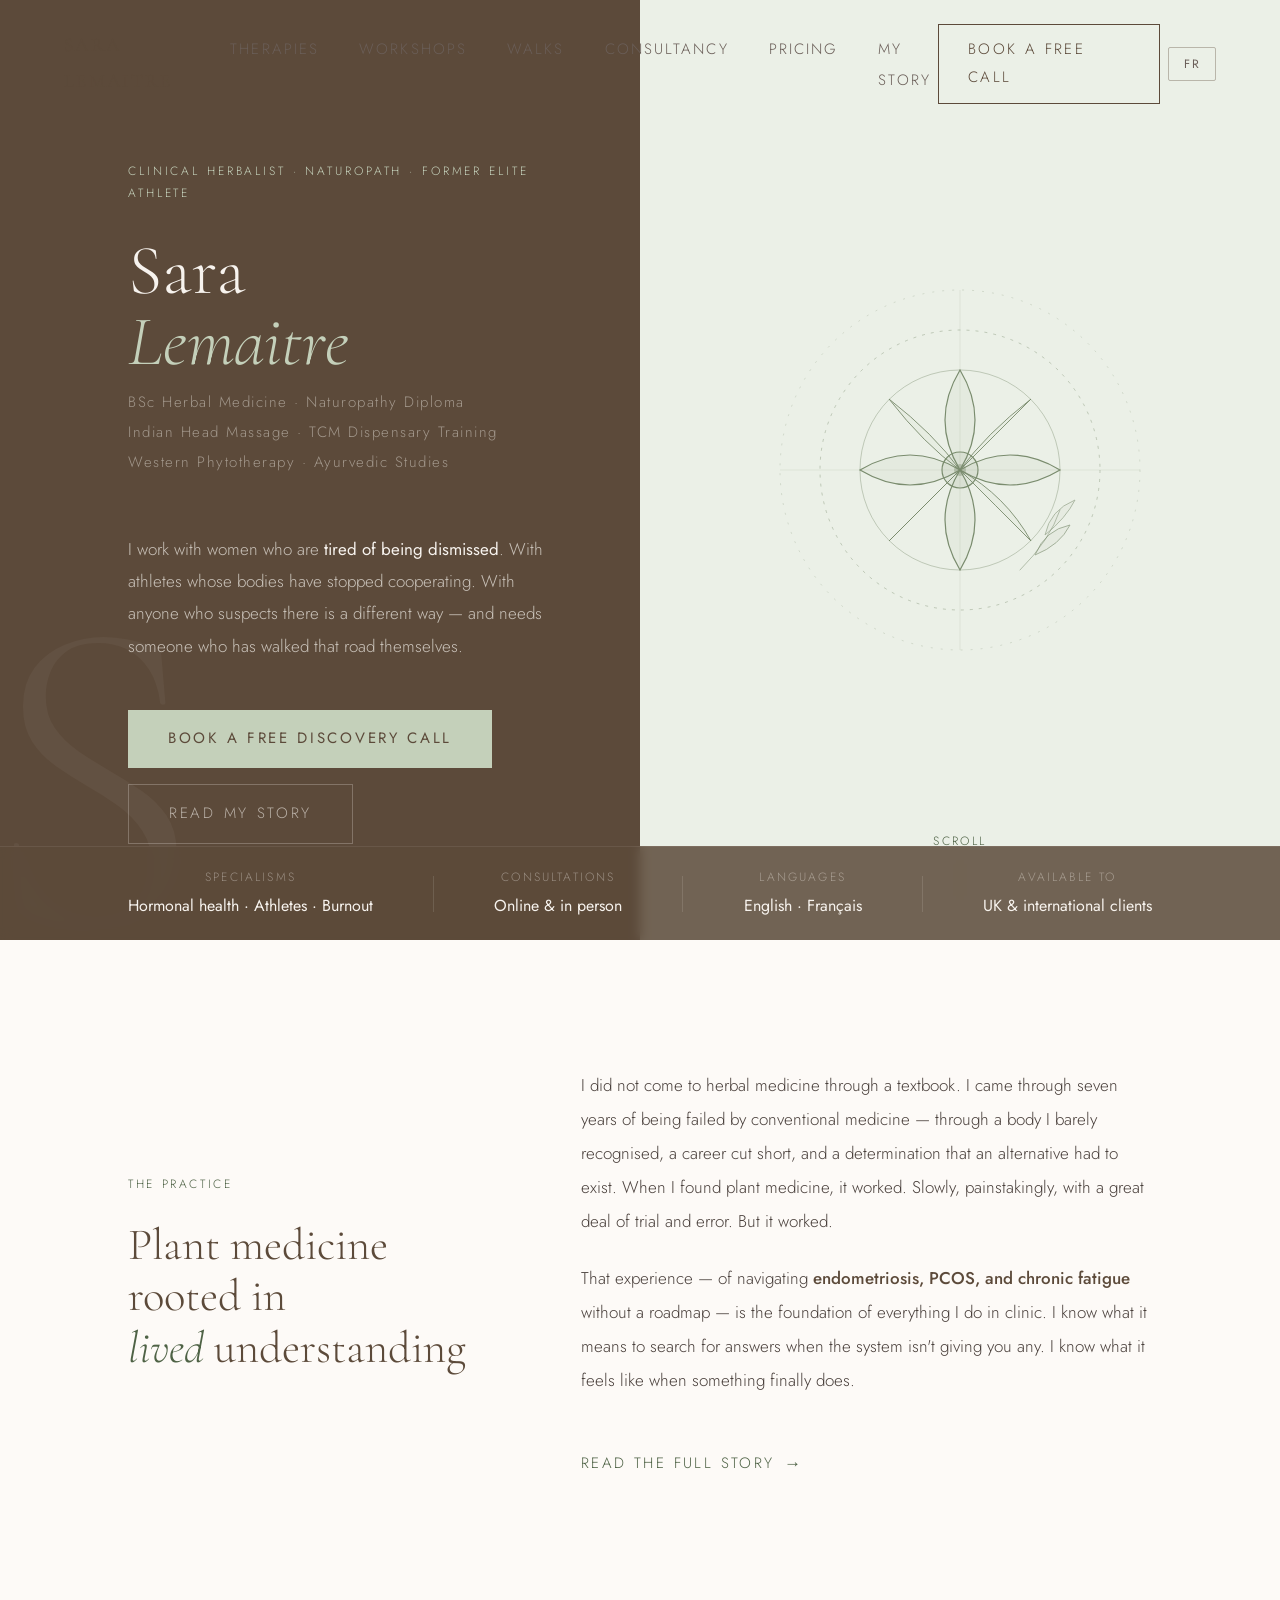
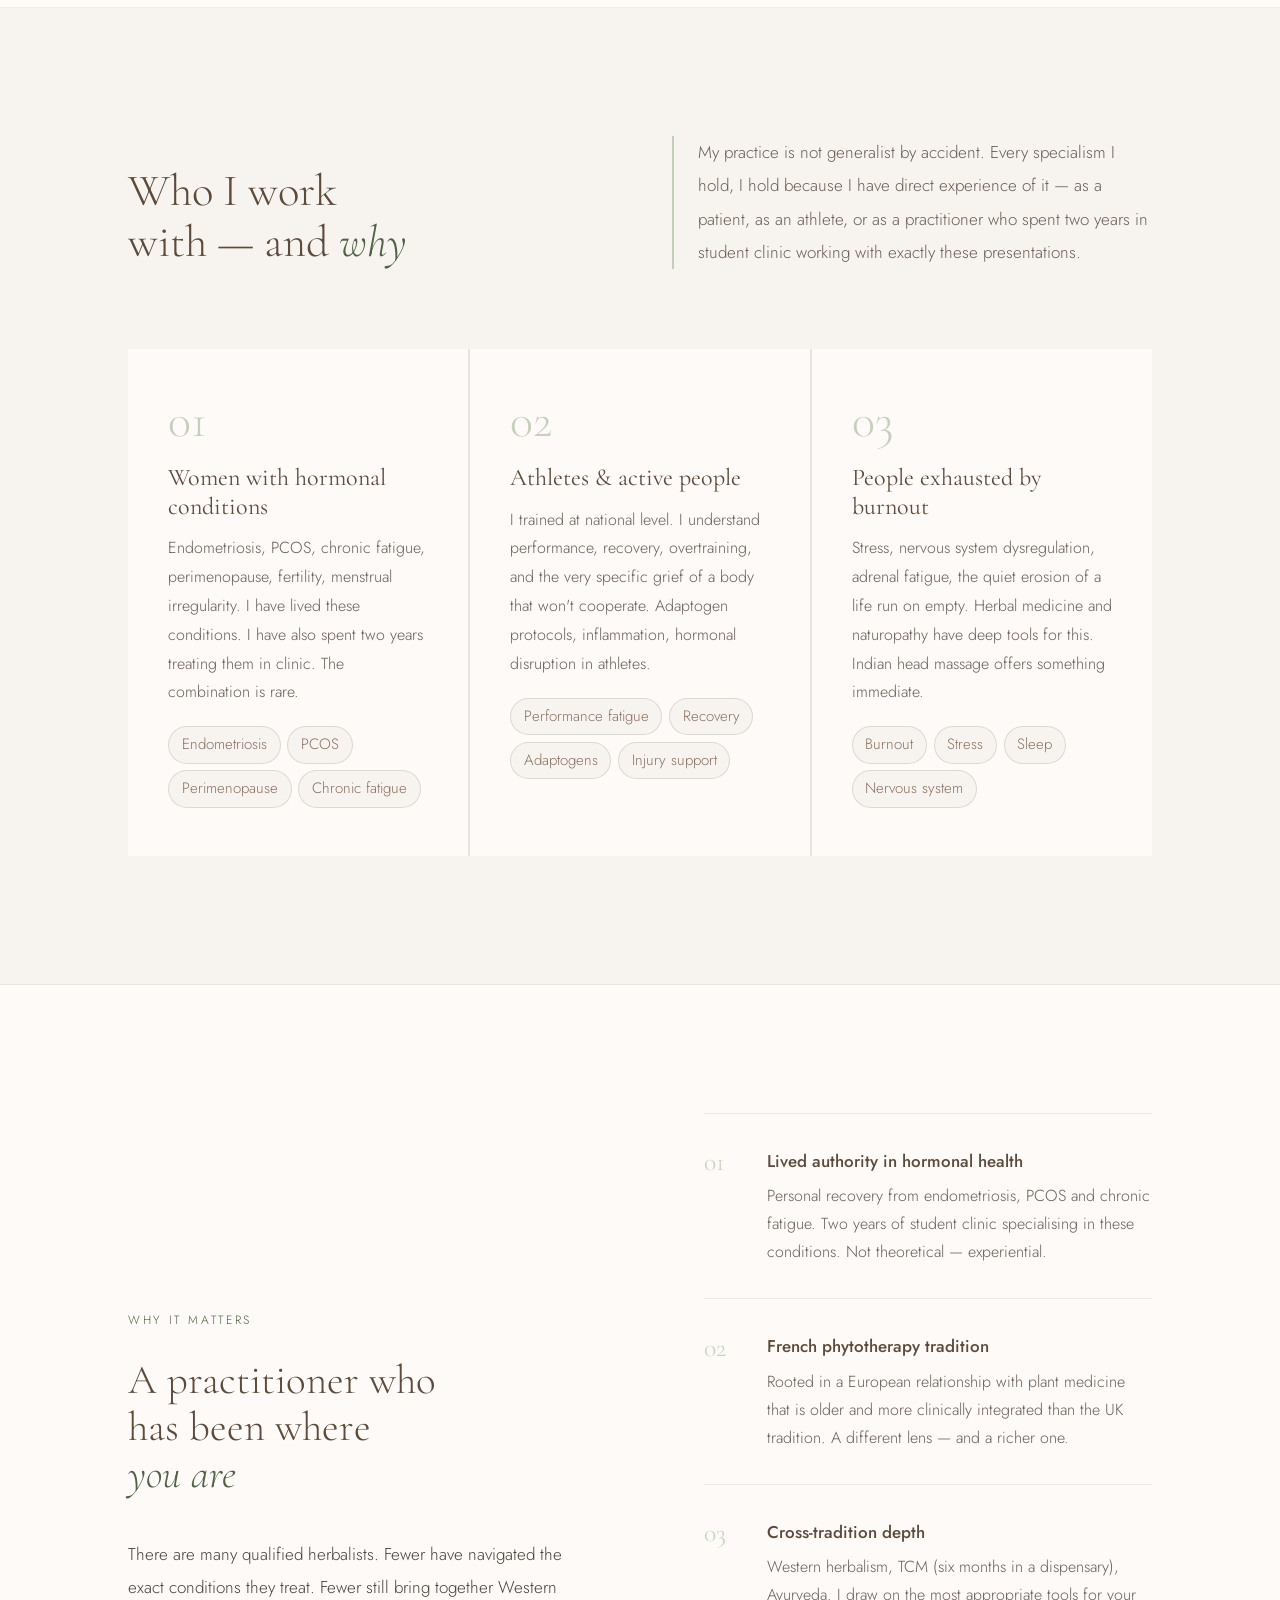
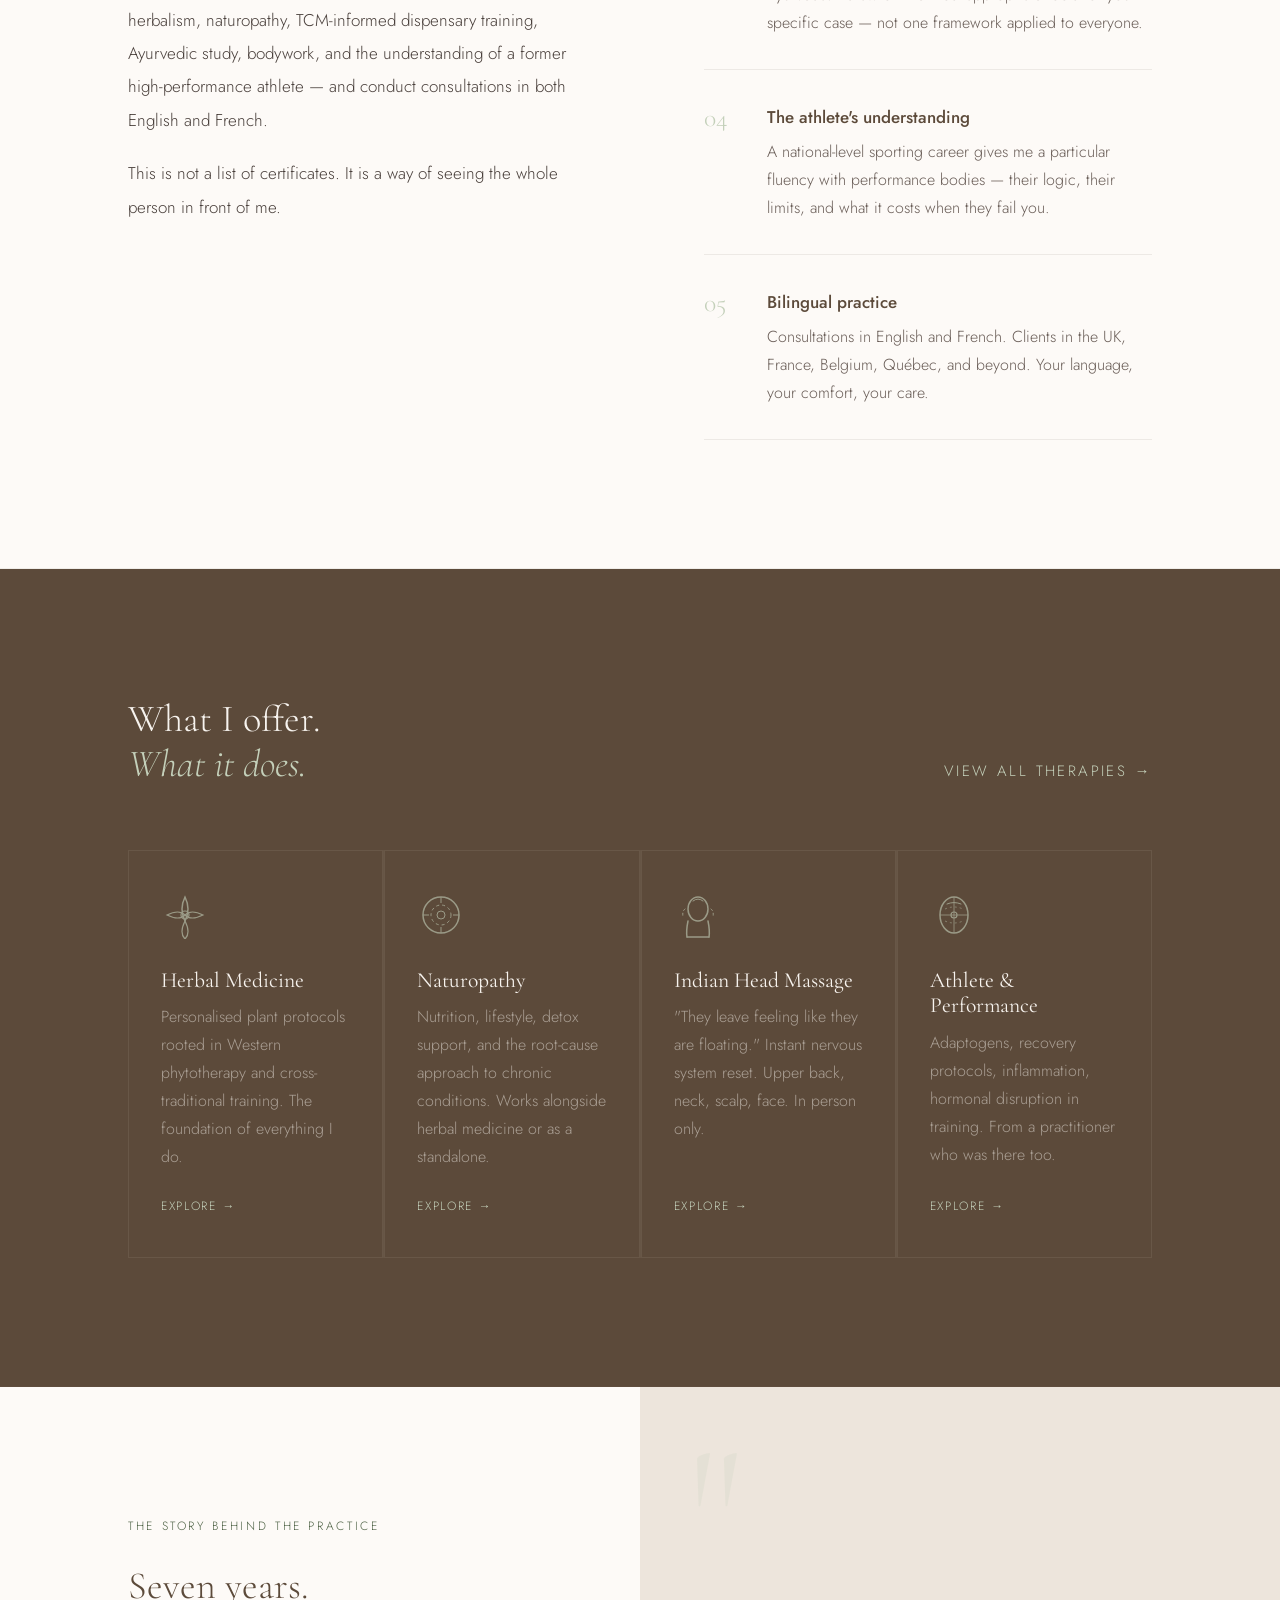
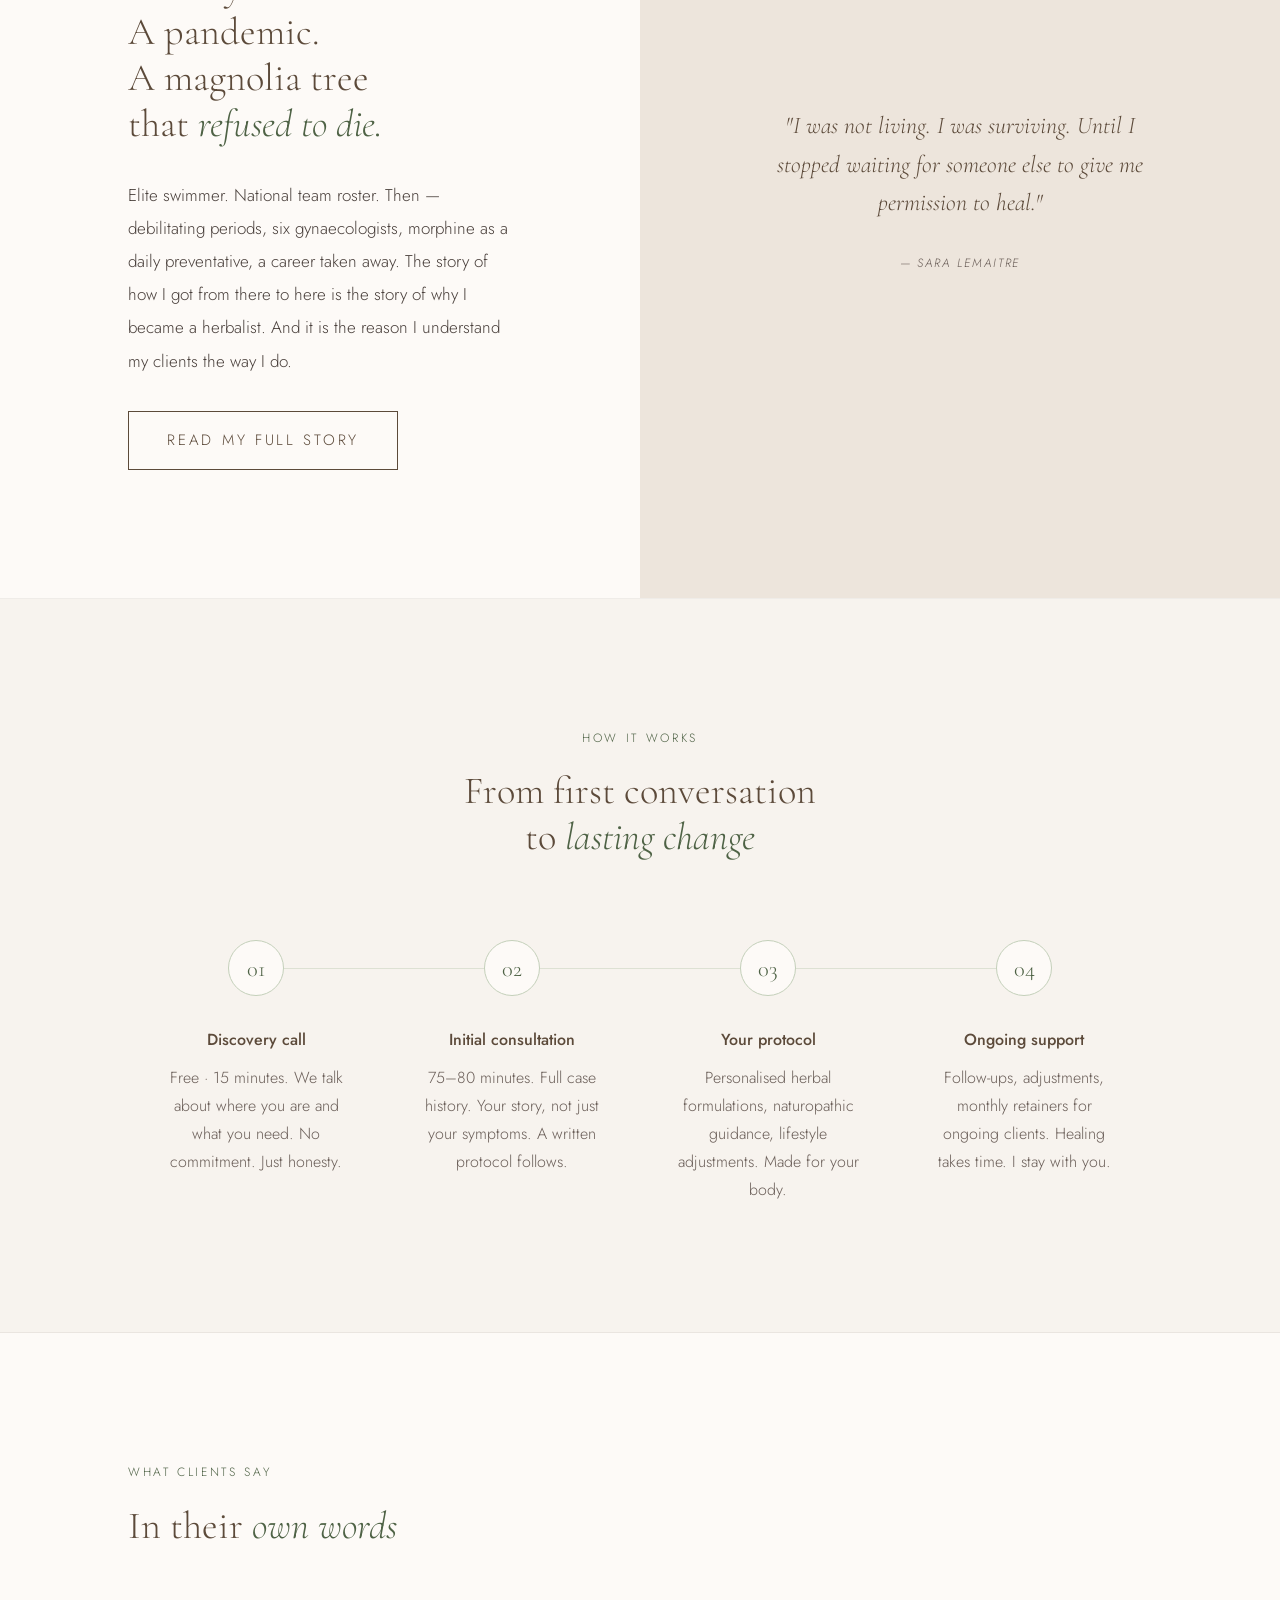
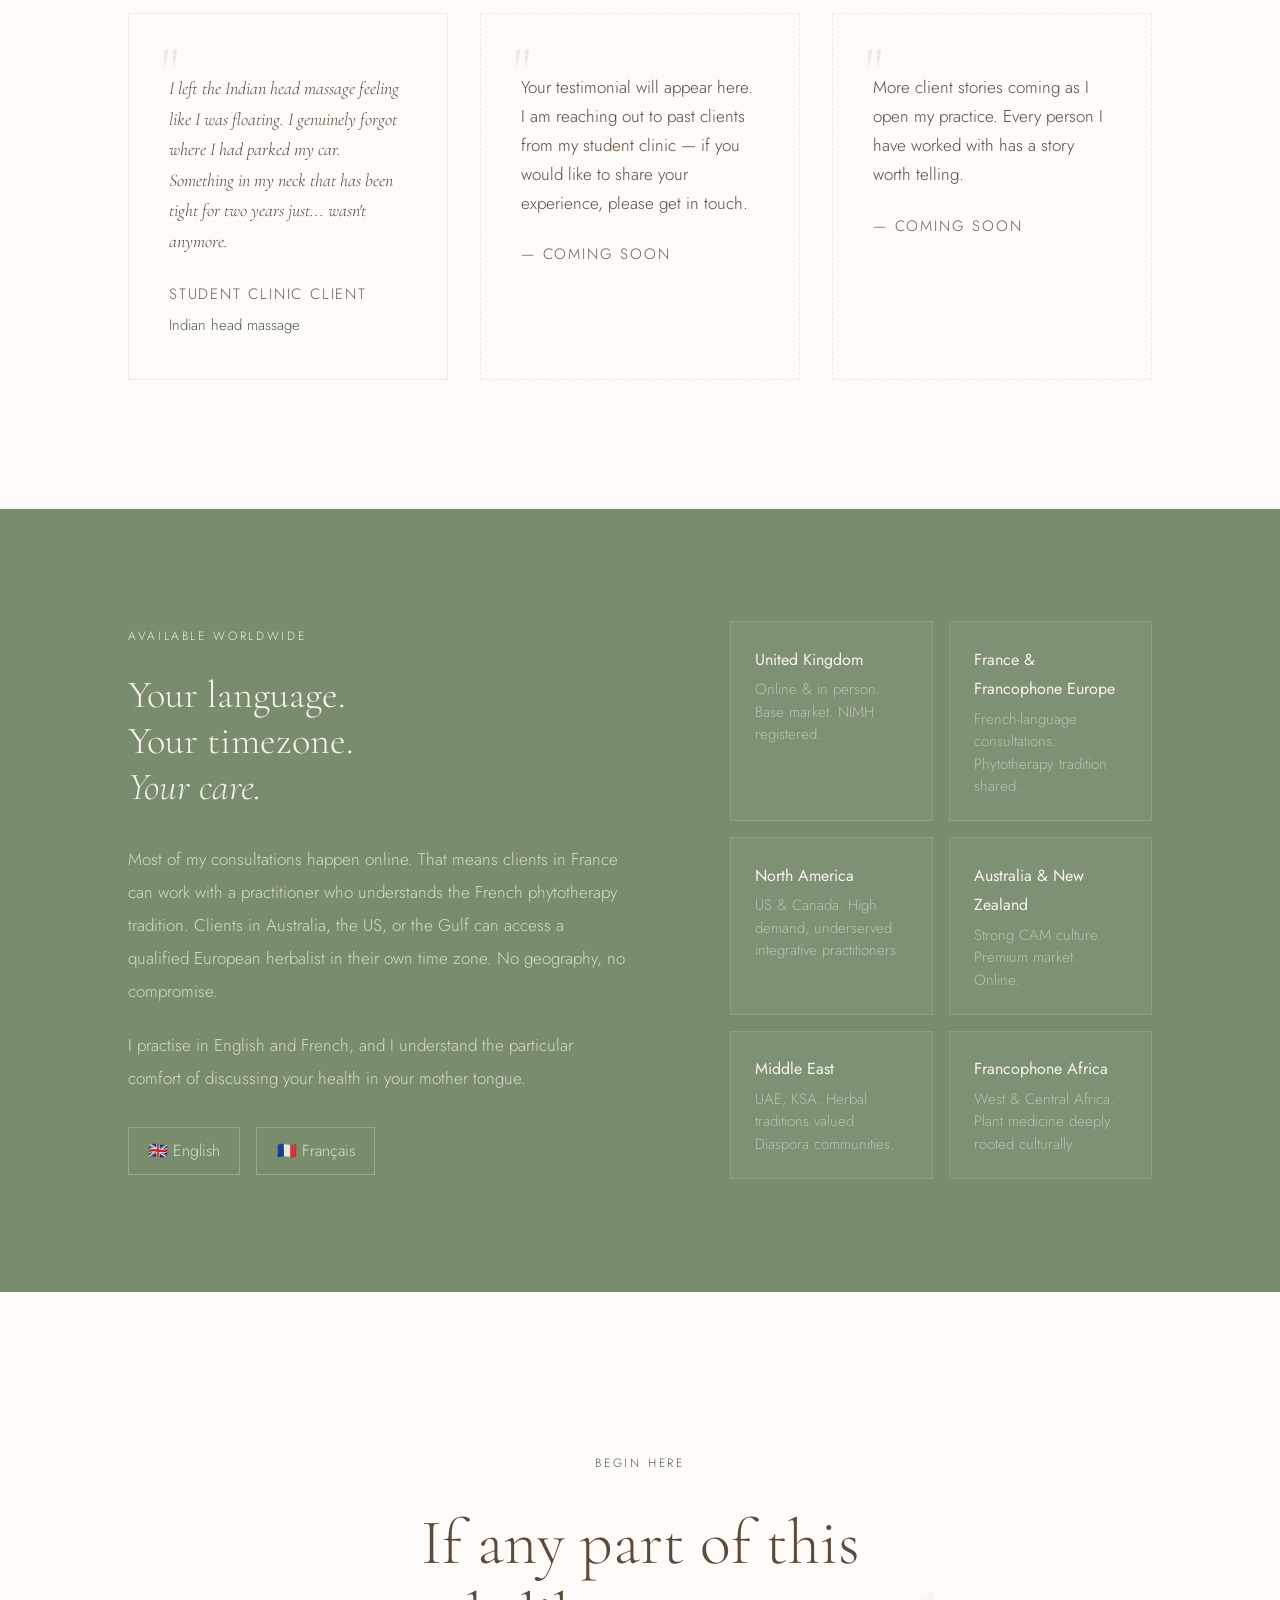
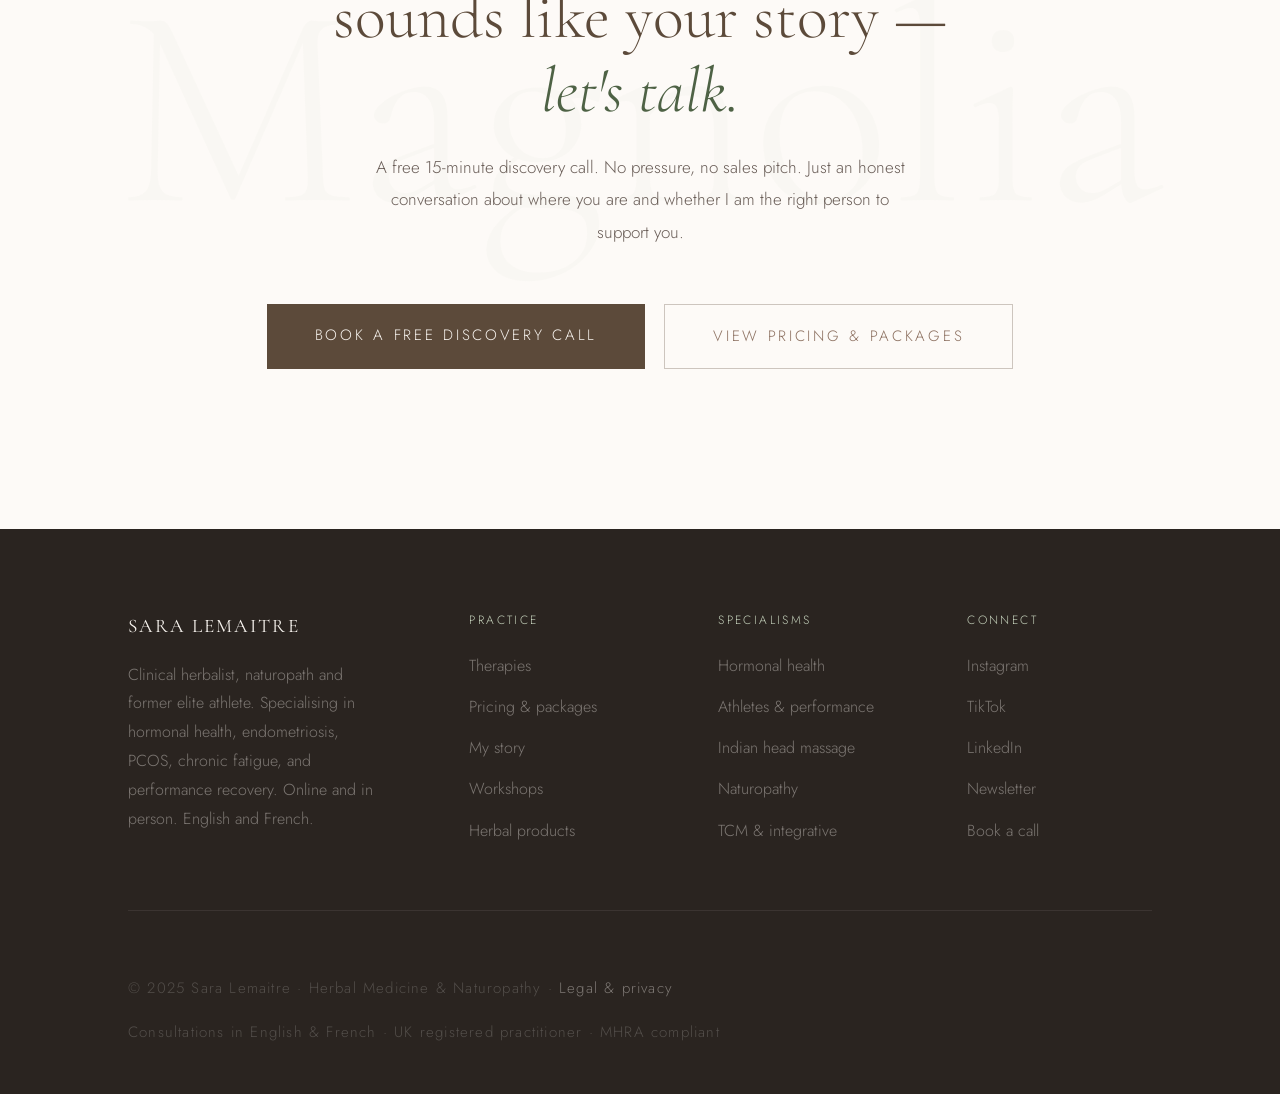
==== index.html @ 62eb98f5 "Add files via upload" ====
<!DOCTYPE html>
<html lang="en">
<head>
<meta charset="UTF-8">
<meta name="viewport" content="width=device-width, initial-scale=1.0">
<title>Sara Lemaitre | Clinical Herbalist & Naturopath | Hormonal Health, Endometriosis, PCOS</title>
  <!-- SEO & AI visibility -->
  <meta name="description" content="Clinical herbalist and naturopath specialising in endometriosis, PCOS and chronic fatigue. Former elite athlete. Online consultations in English and French, UK and international.">
  <meta name="robots" content="index, follow, max-snippet:-1, max-image-preview:large, max-video-preview:-1">
  <meta name="author" content="Sara Lemaitre">
  <meta name="geo.region" content="GB">
  <!-- Open Graph -->
  <meta property="og:type" content="website">
  <meta property="og:title" content="Sara Lemaitre | Clinical Herbalist & Naturopath | Hormonal Health, Endometriosis, PCOS">
  <meta property="og:description" content="Clinical herbalist and naturopath specialising in endometriosis, PCOS and chronic fatigue. Former elite athlete. Online consultations in English and French, UK and international.">
  <meta property="og:url" content="https://www.saralemaitre.com">
  <meta property="og:site_name" content="Sara Lemaitre Herbal Medicine & Naturopathy">
  <meta property="og:image" content="https://www.saralemaitre.com/images/og-home.jpg">
  <meta property="og:image:width" content="1200">
  <meta property="og:image:height" content="630">
  <meta property="og:locale" content="en_GB">
  <meta property="og:locale:alternate" content="fr_FR">
  <!-- Twitter Card -->
  <meta name="twitter:card" content="summary_large_image">
  <meta name="twitter:title" content="Sara Lemaitre | Clinical Herbalist & Naturopath | Hormonal Health, Endometriosis, PCOS">
  <meta name="twitter:description" content="Clinical herbalist and naturopath specialising in endometriosis, PCOS and chronic fatigue. Former elite athlete. Online consultations in English and French, UK and international.">
  <meta name="twitter:image" content="https://www.saralemaitre.com/images/og-home.jpg">
  <!-- Canonical & hreflang -->
  <link rel="canonical" href="https://www.saralemaitre.com">
  <link rel="alternate" hreflang="en-gb" href="https://www.saralemaitre.com">
  <link rel="alternate" hreflang="fr" href="https://www.saralemaitre.com">
  <link rel="alternate" hreflang="x-default" href="https://www.saralemaitre.com">
  <!-- Schema.org structured data for AI & search engines -->
  <script type="application/ld+json">
  {
  "@context": "https://schema.org",
  "@graph": [
    {
      "@type": "Person",
      "@id": "https://www.saralemaitre.com/#sara",
      "name": "Sara Lemaitre",
      "givenName": "Sara",
      "familyName": "Lemaitre",
      "jobTitle": "Clinical Herbalist and Naturopath",
      "description": "Clinical herbalist, naturopath, and former elite artistic swimmer specialising in hormonal health, endometriosis, PCOS, chronic fatigue, and athlete performance. Consultations in English and French.",
      "url": "https://www.saralemaitre.com",
      "sameAs": [],
      "knowsLanguage": ["en-GB", "fr-FR"],
      "nationality": {"@type": "Country", "name": "France"},
      "hasCredential": [
        {"@type": "EducationalOccupationalCredential", "credentialCategory": "degree", "name": "BSc Herbal Medicine (EHTPA accredited)"},
        {"@type": "EducationalOccupationalCredential", "credentialCategory": "diploma", "name": "Naturopathy Diploma"},
        {"@type": "EducationalOccupationalCredential", "credentialCategory": "diploma", "name": "Indian Head Massage Diploma"},
        {"@type": "EducationalOccupationalCredential", "credentialCategory": "training", "name": "TCM Dispensary Externship, 6 months"}
      ],
      "alumniOf": {"@type": "Organization", "name": "College of Naturopathic Medicine"}
    },
    {
      "@type": ["MedicalBusiness", "HealthAndBeautyBusiness"],
      "@id": "https://www.saralemaitre.com/#practice",
      "name": "Sara Lemaitre Herbal Medicine & Naturopathy",
      "url": "https://www.saralemaitre.com",
      "founder": {"@id": "https://www.saralemaitre.com/#sara"},
      "description": "Clinical herbal medicine consultations, naturopathy and complementary therapies specialising in hormonal health, endometriosis, PCOS, chronic fatigue and athlete performance.",
      "priceRange": "££",
      "currenciesAccepted": "GBP",
      "areaServed": ["United Kingdom","France","Belgium","Switzerland","Canada","Australia","United States"],
      "availableLanguage": [
        {"@type": "Language", "name": "English", "alternateName": "en"},
        {"@type": "Language", "name": "French", "alternateName": "fr"}
      ],
      "medicalSpecialty": ["Women's Health","Hormonal Health","Naturopathic Medicine","Herbal Medicine"],
      "hasOfferCatalog": {
        "@type": "OfferCatalog",
        "name": "Herbal Medicine & Wellness Services",
        "itemListElement": [
          {"@type": "Offer", "itemOffered": {"@type": "Service", "name": "Initial Herbal Medicine Consultation", "description": "75-80 minute personalised consultation. Full case history, written herbal protocol, naturopathic guidance."}, "price": "140", "priceCurrency": "GBP"},
          {"@type": "Offer", "itemOffered": {"@type": "Service", "name": "Hormonal Reset Programme", "description": "3-session programme for endometriosis, PCOS, perimenopause and chronic fatigue."}, "price": "360", "priceCurrency": "GBP"},
          {"@type": "Offer", "itemOffered": {"@type": "Service", "name": "Indian Head Massage", "description": "60-minute Ayurvedic head massage. Stress, tension, nervous system reset. In person."}, "price": "100", "priceCurrency": "GBP"},
          {"@type": "Offer", "itemOffered": {"@type": "Service", "name": "Free Discovery Call", "description": "Free 15-minute introductory call. No commitment."}, "price": "0", "priceCurrency": "GBP"}
        ]
      }
    }
  ]
}
  </script>
  <script type="application/ld+json">
  {"@context":"https://schema.org","@type":"WebSite","name":"Sara Lemaitre Herbal Medicine & Naturopathy","url":"https://www.saralemaitre.com","description":"Clinical herbalist and naturopath. Hormonal health, endometriosis, PCOS, chronic fatigue and athlete performance. Online and in person in English and French."}
  </script>
  <script type="application/ld+json">
  {
  "@context": "https://schema.org",
  "@type": "FAQPage",
  "mainEntity": [
    {
      "@type": "Question",
      "name": "What does a herbal medicine consultation involve?",
      "acceptedAnswer": {"@type": "Answer", "text": "A 75-80 minute session covering your full health history, lifestyle, diet and symptoms. A personalised written herbal protocol with naturopathic guidance is sent within 48 hours."}
    },
    {
      "@type": "Question",
      "name": "Can herbal medicine help with endometriosis and PCOS?",
      "acceptedAnswer": {"@type": "Answer", "text": "Herbal medicine can support hormonal balance, reduce inflammation and help manage symptoms of endometriosis and PCOS. Sara has personal recovery experience from both conditions and two years of clinical casework. Results vary individually and herbal medicine works alongside, not instead of, medical care."}
    },
    {
      "@type": "Question",
      "name": "Do you offer online consultations?",
      "acceptedAnswer": {"@type": "Answer", "text": "Yes. Most consultations take place online, accessible to clients in the UK, France, Australia, the US, Canada, the Middle East and beyond. Consultations are in English and French."}
    },
    {
      "@type": "Question",
      "name": "How much does a herbal medicine consultation cost?",
      "acceptedAnswer": {"@type": "Answer", "text": "Initial consultations are £140 for 75-80 minutes. Follow-up sessions are £75 for 40 minutes. A free 15-minute discovery call is available with no commitment required."}
    },
    {
      "@type": "Question",
      "name": "Is herbal medicine safe alongside prescription medication?",
      "acceptedAnswer": {"@type": "Answer", "text": "In most cases yes. A thorough herb-drug interaction check is part of every initial consultation. You should always inform your prescribing doctor that you are using herbal medicine."}
    },
    {
      "@type": "Question",
      "name": "Do you speak French?",
      "acceptedAnswer": {"@type": "Answer", "text": "Yes. Sara is French and consultations are available in both English and French. She serves Francophone clients in France, Belgium, Switzerland, Québec and Francophone Africa."}
    },
    {
      "@type": "Question",
      "name": "What is the difference between herbal medicine and naturopathy?",
      "acceptedAnswer": {"@type": "Answer", "text": "Herbal medicine uses plant-based remedies to support health. Naturopathy addresses the root causes of illness through lifestyle, nutrition, detox support and holistic protocols. Sara combines both in her consultations."}
    }
  ]
}
  </script>
  <link rel="preconnect" href="https://fonts.googleapis.com">
<link rel="preconnect" href="https://fonts.gstatic.com" crossorigin>
<link href="https://fonts.googleapis.com/css2?family=Cormorant+Garamond:ital,wght@0,300;0,400;0,500;1,300;1,400&family=Jost:wght@300;400;500&display=swap" rel="stylesheet">
<style>
  :root {
    --cream: #F7F3EE;
    --warm-white: #FDFAF7;
    --sage: #7A8C6E;
    --sage-text: #4E6245;
    --sage-light: #C4D0BA;
    --sage-pale: #EBF0E7;
    --bark: #5C4A3A;
    --bark-light: #8C7060;
    --bark-pale: #EDE5DC;
    --charcoal: #2A2420;
    --muted: #6A5E58;
    --gold: #C4A25A;
    --gold-pale: #F5EDD6;
    --plum-pale: #F0EAF0;
    --amber-pale: #FBF0E3;
  }
  *, *::before, *::after { box-sizing: border-box; margin: 0; padding: 0; }
  html { scroll-behavior: smooth; }
  body {
    background: var(--warm-white);
    color: var(--charcoal);
    font-family: 'Jost', sans-serif;
    font-size: 1.0625rem;
    font-weight: 300;
    line-height: 1.85;
    overflow-x: hidden;
  }

  /* ── NAV ── */
  nav {
    position: fixed; top: 0; left: 0; right: 0; z-index: 100;
    padding: 1.5rem 4rem;
    display: flex; justify-content: space-between; align-items: center;
    background: rgba(253,250,247,0); /* starts transparent over hero */
    backdrop-filter: blur(0px);
    border-bottom: 1px solid transparent;
    transition: background .4s, backdrop-filter .4s, border-color .4s;
  }
  nav.scrolled {
    background: rgba(253,250,247,0.93);
    backdrop-filter: blur(10px);
    border-bottom-color: rgba(122,108,100,0.1);
  }
  .nav-logo {
    font-family: 'Cormorant Garamond', serif;
    font-size: 1.2rem; font-weight: 400;
    letter-spacing: .12em; text-transform: uppercase;
    color: var(--bark); text-decoration: none;
  }
  .nav-links { display: flex; gap: 2.5rem; list-style: none; }
  .nav-links a {
    font-size: .9375rem; letter-spacing: .14em; text-transform: uppercase;
    color: var(--muted); text-decoration: none; transition: color .2s;
  }
  .nav-links a:hover { color: var(--bark); }
  .nav-book {
    font-size: .9375rem; letter-spacing: .16em; text-transform: uppercase;
    padding: .7rem 1.8rem;
    border: 1px solid var(--bark);
    color: var(--bark); text-decoration: none;
    transition: all .22s;
  }
  .nav-book:hover { background: var(--bark); color: var(--warm-white); }

  /* ── HERO ── */
  .hero {
    min-height: 100vh;
    display: grid;
    grid-template-columns: 1fr 1fr;
    position: relative;
  }
  .hero-left {
    background: var(--bark);
    display: flex; flex-direction: column; justify-content: flex-end;
    padding: 10rem 5rem 6rem 8rem;
    position: relative; overflow: hidden;
  }
  /* large decorative letter behind hero text */
  .hero-left::before {
    content: 'S';
    position: absolute; bottom: -4rem; left: -1rem;
    font-family: 'Cormorant Garamond', serif;
    font-size: 28rem; font-weight: 300; line-height: 1;
    color: rgba(247,243,238,0.04);
    pointer-events: none;
  }
  .hero-eyebrow {
    font-size: .75rem; letter-spacing: .24em; text-transform: uppercase;
    color: var(--sage-light); margin-bottom: 2rem;
    opacity: 0; animation: fadeUp .8s .1s forwards;
  }
  .hero-name {
    font-family: 'Cormorant Garamond', serif;
    font-size: clamp(3.2rem, 5.5vw, 5rem);
    font-weight: 300; line-height: 1.0;
    color: var(--cream); margin-bottom: .6rem;
    opacity: 0; animation: fadeUp .8s .25s forwards;
  }
  .hero-name em { font-style: italic; color: var(--sage-light); }
  .hero-credentials {
    font-size: .9375rem; letter-spacing: .1em;
    color: rgba(247,243,238,.45); margin-bottom: 3.5rem;
    opacity: 0; animation: fadeUp .8s .4s forwards;
    line-height: 2;
  }
  .hero-desc {
    font-size: 1.0625rem; color: rgba(247,243,238,.7);
    line-height: 1.9; max-width: 440px; margin-bottom: 3rem;
    opacity: 0; animation: fadeUp .8s .5s forwards;
  }
  .hero-desc strong { color: var(--cream); font-weight: 400; }
  .hero-actions {
    display: flex; gap: 1rem; flex-wrap: wrap;
    opacity: 0; animation: fadeUp .8s .65s forwards;
  }
  .btn-primary {
    display: inline-block; padding: .95rem 2.5rem;
    background: var(--sage-light); color: var(--bark);
    text-decoration: none; font-size: .9375rem;
    letter-spacing: .18em; text-transform: uppercase;
    transition: all .22s; font-weight: 400;
  }
  .btn-primary:hover { background: var(--cream); }
  .btn-ghost {
    display: inline-block; padding: .95rem 2.5rem;
    border: 1px solid rgba(247,243,238,.25);
    color: rgba(247,243,238,.6);
    text-decoration: none; font-size: .9375rem;
    letter-spacing: .18em; text-transform: uppercase;
    transition: all .22s;
  }
  .btn-ghost:hover { border-color: var(--sage-light); color: var(--sage-light); }

  .hero-right {
    background: var(--sage-pale);
    position: relative; overflow: hidden;
    display: flex; flex-direction: column; justify-content: center; align-items: center;
    opacity: 0; animation: fadeIn 1.4s .2s forwards;
  }
  /* botanical mandala */
  .hero-botanical {
    width: min(420px, 70%);
    height: min(420px, 70%);
    position: relative; z-index: 1;
  }
  /* scroll indicator */
  .scroll-hint {
    position: absolute; bottom: 2.5rem; left: 50%; transform: translateX(-50%);
    display: flex; flex-direction: column; align-items: center; gap: .5rem;
    opacity: 0; animation: fadeIn 1s 1.4s forwards;
  }
  .scroll-hint span {
    font-size: .75rem; letter-spacing: .2em; text-transform: uppercase; color: var(--sage-text);
  }
  .scroll-line {
    width: 1px; height: 40px; background: var(--sage-light);
    animation: scrollPulse 2s 1.6s infinite;
  }
  @keyframes scrollPulse {
    0%,100% { opacity: .3; transform: scaleY(1); }
    50% { opacity: 1; transform: scaleY(1.2); }
  }

  /* hero bottom bar */
  .hero-bar {
    position: absolute; bottom: 0; left: 0; right: 0;
    background: rgba(92,74,58,.85);
    backdrop-filter: blur(6px);
    display: flex; justify-content: space-between; align-items: center;
    padding: 1.2rem 8rem;
    border-top: 1px solid rgba(247,243,238,.08);
    opacity: 0; animation: fadeIn .8s 1s forwards;
    z-index: 10;
  }
  .hero-bar-item {
    display: flex; flex-direction: column; gap: .2rem;
    text-align: center;
  }
  .hero-bar-label {
    font-size: .75rem; letter-spacing: .18em; text-transform: uppercase;
    color: rgba(247,243,238,.4);
  }
  .hero-bar-value {
    font-size: 1rem; color: var(--cream); font-weight: 400;
  }
  .hero-bar-divider {
    width: 1px; height: 36px;
    background: rgba(247,243,238,.12);
  }

  /* ── INTRO STRIP ── */
  .intro-strip {
    padding: 8rem 8rem;
    display: grid; grid-template-columns: 1fr 1.6fr;
    gap: 6rem; align-items: center;
    border-bottom: 1px solid rgba(122,108,100,0.1);
  }
  .intro-strip-left {}
  .intro-strip-left .eyebrow {
    font-size: .75rem; letter-spacing: .22em; text-transform: uppercase;
    color: var(--sage-text); margin-bottom: 1.5rem;
  }
  .intro-strip-left h2 {
    font-family: 'Cormorant Garamond', serif;
    font-size: clamp(2.2rem, 3.5vw, 3.2rem);
    font-weight: 300; color: var(--bark);
    line-height: 1.15;
  }
  .intro-strip-left h2 em { font-style: italic; color: var(--sage-text); }
  .intro-strip-right p {
    font-size: 1.0625rem; color: #4A403C;
    line-height: 2; margin-bottom: 1.4rem;
  }
  .intro-strip-right p:last-child { margin-bottom: 0; }
  .intro-strip-right p strong { font-weight: 500; color: var(--bark); }
  .read-more {
    display: inline-flex; align-items: center; gap: .6rem;
    margin-top: 1.8rem;
    font-size: .9375rem; letter-spacing: .16em; text-transform: uppercase;
    color: var(--sage-text); text-decoration: none; transition: color .2s;
  }
  .read-more:hover { color: var(--bark); }
  .read-more::after {
    content: '→'; font-size: 1.0625rem; transition: transform .2s;
  }
  .read-more:hover::after { transform: translateX(4px); }

  /* ── WHO I HELP ── */
  .who-section {
    background: var(--cream);
    padding: 8rem;
    border-bottom: 1px solid rgba(122,108,100,0.1);
  }
  .who-header {
    display: grid; grid-template-columns: 1fr 1fr;
    gap: 4rem; margin-bottom: 5rem; align-items: end;
  }
  .who-header h2 {
    font-family: 'Cormorant Garamond', serif;
    font-size: clamp(2.2rem, 3.5vw, 3rem);
    font-weight: 300; color: var(--bark); line-height: 1.15;
  }
  .who-header h2 em { font-style: italic; color: var(--sage-text); }
  .who-header-desc {
    font-size: 1.0625rem; color: var(--muted);
    line-height: 1.95;
    border-left: 2px solid var(--sage-light);
    padding-left: 1.5rem;
  }
  .who-grid {
    display: grid; grid-template-columns: repeat(3, minmax(0,1fr)); gap: 1.5px;
    background: rgba(122,108,100,0.12);
  }
  .who-card {
    background: var(--warm-white);
    padding: 3rem 2.5rem;
    transition: background .22s;
    cursor: default;
  }
  .who-card:hover { background: var(--sage-pale); }
  .who-card-number {
    font-family: 'Cormorant Garamond', serif;
    font-size: 3rem; font-weight: 300; color: var(--sage-light);
    line-height: 1; margin-bottom: 1.2rem;
  }
  .who-card-title {
    font-family: 'Cormorant Garamond', serif;
    font-size: 1.5rem; font-weight: 400; color: var(--bark);
    margin-bottom: .8rem; line-height: 1.2;
  }
  .who-card-desc {
    font-size: 1rem; color: var(--muted);
    line-height: 1.8;
  }
  .who-card-tags {
    margin-top: 1.2rem; display: flex; flex-wrap: wrap; gap: .4rem;
  }
  .who-tag {
    font-size: .9375rem; padding: .25rem .8rem;
    background: var(--cream); color: var(--bark-light);
    border: 1px solid rgba(122,108,100,0.2);
    border-radius: 20px;
  }

  /* ── WHAT MAKES ME DIFFERENT ── */
  .different-section {
    padding: 8rem;
    display: grid; grid-template-columns: 1fr 1fr;
    gap: 8rem; align-items: center;
    border-bottom: 1px solid rgba(122,108,100,0.1);
  }
  .different-left .eyebrow {
    font-size: .75rem; letter-spacing: .22em; text-transform: uppercase;
    color: var(--sage-text); margin-bottom: 1.5rem;
  }
  .different-left h2 {
    font-family: 'Cormorant Garamond', serif;
    font-size: clamp(2.2rem, 3.2vw, 3rem);
    font-weight: 300; color: var(--bark); line-height: 1.15;
    margin-bottom: 2.5rem;
  }
  .different-left h2 em { font-style: italic; color: var(--sage-text); }
  .different-left p {
    font-size: 1.0625rem; color: #4A403C;
    line-height: 1.95; margin-bottom: 1.3rem;
  }
  .different-right {
    display: flex; flex-direction: column; gap: 0;
  }
  .diff-item {
    padding: 2rem 0;
    border-bottom: 1px solid rgba(122,108,100,0.12);
    display: grid; grid-template-columns: 44px 1fr; gap: 1.2rem;
    align-items: flex-start;
  }
  .diff-item:first-child { border-top: 1px solid rgba(122,108,100,0.12); }
  .diff-num {
    font-family: 'Cormorant Garamond', serif;
    font-size: 1.6rem; font-weight: 300; color: var(--sage-light);
    line-height: 1; padding-top: .2rem;
  }
  .diff-text-title {
    font-size: 1.0625rem; font-weight: 500; color: var(--bark);
    margin-bottom: .3rem;
  }
  .diff-text-body {
    font-size: 1rem; color: var(--muted); line-height: 1.75;
  }

  /* ── FEATURED THERAPIES ── */
  .therapies-section {
    background: var(--bark);
    padding: 8rem;
    border-bottom: 1px solid rgba(122,108,100,0.1);
  }
  .therapies-header {
    display: flex; justify-content: space-between; align-items: flex-end;
    margin-bottom: 4rem;
  }
  .therapies-header h2 {
    font-family: 'Cormorant Garamond', serif;
    font-size: clamp(2rem, 3vw, 2.8rem);
    font-weight: 300; color: var(--cream); line-height: 1.15;
  }
  .therapies-header h2 em { font-style: italic; color: var(--sage-light); }
  .therapies-header a {
    font-size: .9375rem; letter-spacing: .16em; text-transform: uppercase;
    color: var(--sage-light); text-decoration: none; transition: color .2s;
    white-space: nowrap;
  }
  .therapies-header a:hover { color: var(--cream); }
  .therapies-grid {
    display: grid; grid-template-columns: repeat(4, minmax(0,1fr)); gap: 1px;
    background: rgba(247,243,238,.06);
  }
  .therapy-card {
    background: var(--bark);
    padding: 2.5rem 2rem;
    border: 1px solid rgba(247,243,238,.07);
    text-decoration: none;
    transition: background .22s;
    display: flex; flex-direction: column;
  }
  .therapy-card:hover { background: rgba(247,243,238,.05); }
  .therapy-card-icon {
    width: 48px; height: 48px; margin-bottom: 1.8rem; opacity: .6;
  }
  .therapy-card-title {
    font-family: 'Cormorant Garamond', serif;
    font-size: 1.35rem; font-weight: 400; color: var(--cream);
    margin-bottom: .6rem; line-height: 1.2;
  }
  .therapy-card-desc {
    font-size: 1rem; color: rgba(247,243,238,.5);
    line-height: 1.75; flex: 1;
  }
  .therapy-card-link {
    margin-top: 1.5rem; font-size: .75rem; letter-spacing: .14em;
    text-transform: uppercase; color: var(--sage-light);
    display: flex; align-items: center; gap: .4rem;
    transition: gap .2s;
  }
  .therapy-card:hover .therapy-card-link { gap: .7rem; }

  /* ── STORY PULL ── */
  .story-pull {
    display: grid; grid-template-columns: 1fr 1fr;
    border-bottom: 1px solid rgba(122,108,100,0.1);
  }
  .story-pull-text {
    padding: 8rem;
    background: var(--warm-white);
    display: flex; flex-direction: column; justify-content: center;
  }
  .story-pull-text .eyebrow {
    font-size: .75rem; letter-spacing: .22em; text-transform: uppercase;
    color: var(--sage-text); margin-bottom: 1.5rem;
  }
  .story-pull-text h2 {
    font-family: 'Cormorant Garamond', serif;
    font-size: clamp(2rem, 3vw, 2.8rem);
    font-weight: 300; color: var(--bark); line-height: 1.2;
    margin-bottom: 2rem;
  }
  .story-pull-text h2 em { font-style: italic; color: var(--sage-text); }
  .story-pull-text p {
    font-size: 1.0625rem; color: #4A403C;
    line-height: 1.95; margin-bottom: 1.3rem; max-width: 480px;
  }
  .story-pull-text .btn-bark {
    display: inline-block; margin-top: .8rem;
    padding: .9rem 2.4rem;
    border: 1px solid var(--bark); color: var(--bark);
    text-decoration: none; font-size: .9375rem;
    letter-spacing: .18em; text-transform: uppercase;
    transition: all .22s; align-self: flex-start;
  }
  .story-pull-text .btn-bark:hover { background: var(--bark); color: var(--warm-white); }
  .story-pull-visual {
    background: var(--bark-pale);
    position: relative; overflow: hidden;
    display: flex; align-items: center; justify-content: center;
    padding: 4rem;
  }
  .story-pull-visual::after {
    content: '"';
    position: absolute; top: 2rem; left: 3rem;
    font-family: 'Cormorant Garamond', serif;
    font-size: 12rem; line-height: 1; font-weight: 300;
    color: var(--sage-light); opacity: .2;
    pointer-events: none;
  }
  .story-quote {
    position: relative; z-index: 1;
    max-width: 400px; text-align: center;
  }
  .story-quote p {
    font-family: 'Cormorant Garamond', serif;
    font-size: 1.5rem; font-style: italic; font-weight: 300;
    color: var(--bark); line-height: 1.6; margin-bottom: 1.5rem;
  }
  .story-quote cite {
    font-size: .75rem; letter-spacing: .16em; text-transform: uppercase;
    color: var(--muted);
  }

  /* ── PROCESS ── */
  .process-section {
    background: var(--cream);
    padding: 8rem;
    border-bottom: 1px solid rgba(122,108,100,0.1);
  }
  .process-header {
    text-align: center; margin-bottom: 5rem;
  }
  .process-header .eyebrow {
    font-size: .75rem; letter-spacing: .22em; text-transform: uppercase;
    color: var(--sage-text); margin-bottom: 1.2rem;
  }
  .process-header h2 {
    font-family: 'Cormorant Garamond', serif;
    font-size: clamp(2rem, 3vw, 2.8rem);
    font-weight: 300; color: var(--bark); line-height: 1.2;
  }
  .process-header h2 em { font-style: italic; color: var(--sage-text); }
  .process-steps {
    display: grid; grid-template-columns: repeat(4, minmax(0,1fr));
    gap: 0; position: relative;
  }
  .process-steps::before {
    content: '';
    position: absolute; top: 28px; left: calc(12.5%); right: calc(12.5%);
    height: 1px; background: var(--sage-light); opacity: .5;
    z-index: 0;
  }
  .process-step {
    padding: 0 2rem;
    display: flex; flex-direction: column; align-items: center;
    text-align: center; position: relative; z-index: 1;
  }
  .process-dot {
    width: 56px; height: 56px; border-radius: 50%;
    background: var(--warm-white);
    border: 1px solid var(--sage-light);
    display: flex; align-items: center; justify-content: center;
    margin-bottom: 1.8rem;
    font-family: 'Cormorant Garamond', serif;
    font-size: 1.4rem; font-weight: 300; color: var(--sage-text);
  }
  .process-step-title {
    font-size: 1rem; font-weight: 500; color: var(--bark);
    margin-bottom: .6rem;
  }
  .process-step-desc {
    font-size: 1rem; color: var(--muted); line-height: 1.75;
  }

  /* ── TESTIMONIALS ── */
  .testimonials-section {
    padding: 8rem;
    border-bottom: 1px solid rgba(122,108,100,0.1);
  }
  .testimonials-header { margin-bottom: 4rem; }
  .testimonials-header .eyebrow {
    font-size: .75rem; letter-spacing: .22em; text-transform: uppercase;
    color: var(--sage-text); margin-bottom: 1.2rem;
  }
  .testimonials-header h2 {
    font-family: 'Cormorant Garamond', serif;
    font-size: clamp(2rem, 3vw, 2.6rem);
    font-weight: 300; color: var(--bark); line-height: 1.2;
  }
  .testimonials-header h2 em { font-style: italic; color: var(--sage-text); }
  .testimonials-grid {
    display: grid; grid-template-columns: repeat(3, minmax(0,1fr)); gap: 2rem;
  }
  .testimonial-card {
    padding: 2.5rem;
    border: 1px solid rgba(122,108,100,0.12);
    background: var(--warm-white);
    position: relative;
  }
  .testimonial-card::before {
    content: '"';
    position: absolute; top: 1.5rem; left: 2rem;
    font-family: 'Cormorant Garamond', serif;
    font-size: 4rem; line-height: 1; font-weight: 300;
    color: var(--sage-light); opacity: .4; pointer-events: none;
  }
  .testimonial-text {
    font-family: 'Cormorant Garamond', serif;
    font-size: 1.125rem; font-style: italic;
    color: var(--bark); line-height: 1.7;
    padding-top: 1.2rem; margin-bottom: 1.5rem;
  }
  .testimonial-author {
    font-size: .9375rem; letter-spacing: .12em; text-transform: uppercase;
    color: var(--muted);
  }
  .testimonial-condition {
    font-size: .9375rem; color: var(--sage-text); margin-top: .2rem;
  }
  /* placeholder style */
  .testimonial-card.placeholder { opacity: .5; border-style: dashed; }
  .testimonial-card.placeholder .testimonial-text { font-style: normal; font-size: 1.0625rem; font-family: 'Jost', sans-serif; }

  /* ── INTERNATIONAL ── */
  .international-section {
    background: var(--sage);
    padding: 7rem 8rem;
    display: grid; grid-template-columns: 1.2fr 1fr;
    gap: 6rem; align-items: center;
    border-bottom: 1px solid rgba(122,108,100,0.1);
  }
  .international-text .eyebrow {
    font-size: .75rem; letter-spacing: .22em; text-transform: uppercase;
    color: var(--sage-pale); margin-bottom: 1.5rem;
  }
  .international-text h2 {
    font-family: 'Cormorant Garamond', serif;
    font-size: clamp(2rem, 3vw, 2.8rem);
    font-weight: 300; color: var(--cream); line-height: 1.2;
    margin-bottom: 2rem;
  }
  .international-text h2 em { font-style: italic; color: var(--sage-pale); }
  .international-text p {
    font-size: 1.0625rem; color: rgba(247,243,238,.75);
    line-height: 1.95; margin-bottom: 1.3rem; max-width: 500px;
  }
  .lang-flags {
    display: flex; gap: 1rem; margin-top: 2rem; flex-wrap: wrap;
  }
  .lang-pill {
    display: flex; align-items: center; gap: .5rem;
    padding: .5rem 1.2rem;
    border: 1px solid rgba(247,243,238,.25);
    color: rgba(247,243,238,.8); font-size: 1rem;
  }
  .regions-grid {
    display: grid; grid-template-columns: 1fr 1fr; gap: 1rem;
  }
  .region-item {
    padding: 1.4rem 1.5rem;
    border: 1px solid rgba(247,243,238,.12);
    background: rgba(247,243,238,.04);
    transition: background .2s;
  }
  .region-item:hover { background: rgba(247,243,238,.08); }
  .region-name {
    font-size: 1rem; font-weight: 400; color: var(--cream);
    margin-bottom: .25rem;
  }
  .region-desc {
    font-size: .9375rem; color: rgba(247,243,238,.5); line-height: 1.5;
  }

  /* ── FINAL CTA ── */
  .final-cta {
    padding: 10rem 8rem;
    text-align: center;
    background: var(--warm-white);
    position: relative; overflow: hidden;
  }
  .final-cta::before {
    content: 'Magnolia';
    position: absolute; top: 50%; left: 50%;
    transform: translate(-50%, -50%);
    font-family: 'Cormorant Garamond', serif;
    font-size: 18rem; font-weight: 300;
    color: var(--sage-light); opacity: .06;
    pointer-events: none; white-space: nowrap;
  }
  .final-cta .eyebrow {
    font-size: .75rem; letter-spacing: .22em; text-transform: uppercase;
    color: var(--sage-text); margin-bottom: 2rem;
    position: relative;
  }
  .final-cta h2 {
    font-family: 'Cormorant Garamond', serif;
    font-size: clamp(2.5rem, 5vw, 4rem);
    font-weight: 300; color: var(--bark);
    line-height: 1.15; margin-bottom: 1.5rem;
    position: relative;
  }
  .final-cta h2 em { font-style: italic; color: var(--sage-text); }
  .final-cta p {
    font-size: 1.0625rem; color: var(--muted);
    line-height: 1.9; max-width: 540px;
    margin: 0 auto 3.5rem; position: relative;
  }
  .cta-buttons {
    display: flex; gap: 1.2rem; justify-content: center;
    flex-wrap: wrap; position: relative;
  }
  .cta-btn-primary {
    display: inline-block; padding: 1.1rem 3rem;
    background: var(--bark); color: var(--cream);
    text-decoration: none; font-size: .9375rem;
    letter-spacing: .18em; text-transform: uppercase;
    transition: all .22s;
  }
  .cta-btn-primary:hover { background: var(--charcoal); }
  .cta-btn-secondary {
    display: inline-block; padding: 1.1rem 3rem;
    border: 1px solid rgba(92,74,58,.3); color: var(--bark-light);
    text-decoration: none; font-size: .9375rem;
    letter-spacing: .18em; text-transform: uppercase;
    transition: all .22s;
  }
  .cta-btn-secondary:hover { border-color: var(--bark); color: var(--bark); }

  /* ── FOOTER ── */
  footer {
    background: var(--charcoal);
    padding: 5rem 8rem 3rem;
  }
  .footer-grid {
    display: grid; grid-template-columns: 1.5fr 1fr 1fr 1fr;
    gap: 4rem; margin-bottom: 4rem;
    padding-bottom: 4rem;
    border-bottom: 1px solid rgba(247,243,238,.08);
  }
  .footer-brand .logo {
    font-family: 'Cormorant Garamond', serif;
    font-size: 1.2rem; font-weight: 400; letter-spacing: .12em;
    text-transform: uppercase; color: var(--cream);
    display: block; margin-bottom: 1rem;
  }
  .footer-brand p {
    font-size: 1rem; color: rgba(247,243,238,.4);
    line-height: 1.8; max-width: 260px;
  }
  .footer-col-title {
    font-size: .75rem; letter-spacing: .2em; text-transform: uppercase;
    color: var(--sage-light); margin-bottom: 1.2rem;
  }
  .footer-links { list-style: none; display: flex; flex-direction: column; gap: .6rem; }
  .footer-links a {
    font-size: 1rem; color: rgba(247,243,238,.4);
    text-decoration: none; transition: color .2s;
  }
  .footer-links a:hover { color: var(--cream); }
  .footer-bottom {
    display: flex; justify-content: space-between; align-items: center;
    flex-wrap: wrap; gap: 1rem;
  }
  .footer-bottom p {
    font-size: .9375rem; letter-spacing: .08em;
    color: rgba(247,243,238,.2);
  }

  /* ── ANIMATIONS ── */
  @keyframes fadeUp {
    from { opacity: 0; transform: translateY(22px); }
    to   { opacity: 1; transform: translateY(0); }
  }
  @keyframes fadeIn {
    from { opacity: 0; } to { opacity: 1; }
  }
  .reveal {
    opacity: 0; transform: translateY(24px);
    transition: opacity .75s ease, transform .75s ease;
  }
  .reveal.visible { opacity: 1; transform: translateY(0); }
  .reveal-delay-1 { transition-delay: .1s; }
  .reveal-delay-2 { transition-delay: .2s; }
  .reveal-delay-3 { transition-delay: .3s; }

  /* ── RESPONSIVE ── */
  @media (max-width: 1024px) {
    nav { padding: 1.2rem 2rem; }
    .nav-links { display: none; }
    .hero { grid-template-columns: 1fr; }
    .hero-left { padding: 8rem 2.5rem 10rem; min-height: 100vh; }
    .hero-right { display: none; }
    .hero-bar { padding: 1rem 2rem; }
    .intro-strip { grid-template-columns: 1fr; padding: 5rem 2.5rem; gap: 3rem; }
    .who-section { padding: 5rem 2.5rem; }
    .who-header { grid-template-columns: 1fr; gap: 2rem; margin-bottom: 3rem; }
    .who-grid { grid-template-columns: 1fr; }
    .different-section { grid-template-columns: 1fr; padding: 5rem 2.5rem; gap: 4rem; }
    .therapies-section { padding: 5rem 2.5rem; }
    .therapies-grid { grid-template-columns: 1fr 1fr; }
    .story-pull { grid-template-columns: 1fr; }
    .story-pull-text { padding: 5rem 2.5rem; }
    .story-pull-visual { display: none; }
    .process-section { padding: 5rem 2.5rem; }
    .process-steps { grid-template-columns: 1fr 1fr; gap: 3rem; }
    .process-steps::before { display: none; }
    .testimonials-section { padding: 5rem 2.5rem; }
    .testimonials-grid { grid-template-columns: 1fr; }
    .international-section { grid-template-columns: 1fr; padding: 5rem 2.5rem; gap: 3rem; }
    .final-cta { padding: 6rem 2.5rem; }
    footer { padding: 4rem 2.5rem 2rem; }
    .footer-grid { grid-template-columns: 1fr 1fr; gap: 2.5rem; }
    .footer-bottom { flex-direction: column; text-align: center; }
  }

  /* ── WCAG 2.2 AA: Visible focus indicators ── */
  :focus-visible {
    outline: 3px solid #5C4A3A;
    outline-offset: 3px;
    border-radius: 2px;
  }
  a:focus-visible, button:focus-visible, input:focus-visible,
  select:focus-visible, textarea:focus-visible {
    outline: 3px solid #5C4A3A;
    outline-offset: 3px;
  }

  /* Screen-reader only utility */
  .sr-only {
    position: absolute; width: 1px; height: 1px;
    padding: 0; margin: -1px; overflow: hidden;
    clip: rect(0,0,0,0); white-space: nowrap; border: 0;
  }

  /* ── Skip navigation link ── */
  .skip-nav {
    position: absolute; top: -100px; left: 1rem; z-index: 9999;
    background: #5C4A3A; color: #F7F3EE;
    padding: .75rem 1.5rem; font-size: 1.0625rem;
    text-decoration: none; border-radius: 0 0 4px 4px;
    transition: top .2s;
  }
  .skip-nav:focus { top: 0; }


  /* ── Mobile hamburger menu ── */
  .hamburger {
    display: none; flex-direction: column; gap: 5px;
    background: none; border: none; cursor: pointer;
    padding: .5rem; margin-left: .5rem;
  }
  .hamburger span {
    display: block; width: 22px; height: 2px;
    background: var(--bark); border-radius: 2px;
    transition: all .25s;
  }
  .hamburger[aria-expanded="true"] span:nth-child(1) { transform: translateY(7px) rotate(45deg); }
  .hamburger[aria-expanded="true"] span:nth-child(2) { opacity: 0; }
  .hamburger[aria-expanded="true"] span:nth-child(3) { transform: translateY(-7px) rotate(-45deg); }
  
  @media (max-width: 1024px) {
    .hamburger { display: flex; }
    .nav-links {
      display: none; position: fixed; top: 73px; left: 0; right: 0;
      background: rgba(253,250,247,0.98); backdrop-filter: blur(12px);
      flex-direction: column; gap: 0; padding: 1rem 0;
      border-bottom: 1px solid rgba(122,108,100,0.12);
      z-index: 99;
    }
    .nav-links.open { display: flex; }
    .nav-links li a {
      display: block; padding: .9rem 2rem;
      font-size: 1.0625rem; letter-spacing: .08em;
      border-bottom: 1px solid rgba(122,108,100,0.06);
    }
    .nav-book { display: none; }
  }


  /* Language toggle */
  .lang-toggle {
    font-size: .75rem; letter-spacing: .16em; text-transform: uppercase;
    padding: .45rem .9rem; border: 1px solid rgba(92,74,58,.35);
    background: none; color: var(--muted); cursor: pointer;
    font-family: 'Jost', sans-serif; border-radius: 2px;
    transition: all .2s; margin-left: .5rem;
  }
  .lang-toggle:hover { border-color: var(--bark); color: var(--bark); }
  [data-lang="fr"] .lang-toggle { border-color: var(--bark); color: var(--bark); }

</style>
</head>
<body>
<a href="#main-content" class="skip-nav" data-i18n="nav.skip">Skip to main content</a>

<!-- NAV -->
<nav id="nav" role="navigation" aria-label="Main navigation">
  <a href="index.html" class="nav-logo" aria-current="page">Sara Lemaitre</a>
  <ul class="nav-links" id="nav-links">
    <li><a href="therapies.html" data-i18n="nav.therapies">Therapies</a></li>
    <li><a href="workshops.html" data-i18n="nav.workshops">Workshops</a></li>
    <li><a href="walks.html" data-i18n="nav.walks">Walks</a></li>
    <li><a href="consultancy.html" data-i18n="nav.consultancy">Consultancy</a></li>
    <li><a href="pricing.html" data-i18n="nav.pricing">Pricing</a></li>
    <li><a href="story.html" data-i18n="nav.story">My story</a></li>
  </ul>
  <a href="https://calendly.com/sara-lemaitre-herbalist" target="_blank" rel="noopener" class="nav-book" data-i18n="nav.book">Book a free call</a>
  <button class="lang-toggle" data-current-lang="en" aria-label="Switch to French" onclick="SL_toggleLang(this)">FR</button>
  <button class="hamburger" aria-label="Open navigation menu" aria-expanded="false" aria-controls="nav-links" onclick="toggleNav(this)">
    <span></span><span></span><span></span>
  </button>
</nav>

<!-- ══ HERO ══ -->
<section id="main-content" role="main" class="hero">
  <div class="hero-left">
    <p class="hero-eyebrow" data-i18n="index.hero.eyebrow">Clinical herbalist · Naturopath · Former elite athlete</p>
    <h1 class="hero-name">Sara<br><em>Lemaitre</em></h1>
    <p class="hero-credentials">
      BSc Herbal Medicine · Naturopathy Diploma<br>
      Indian Head Massage · TCM Dispensary Training<br>
      Western Phytotherapy · Ayurvedic Studies
    </p>
    <p class="hero-desc">
      I work with women who are <strong>tired of being dismissed</strong>. With athletes whose bodies have stopped cooperating. With anyone who suspects there is a different way — and needs someone who has walked that road themselves.
    </p>
    <div class="hero-actions">
      <a href="https://calendly.com/sara-lemaitre-herbalist" target="_blank" rel="noopener" class="btn-primary" data-i18n="index.hero.cta1">Book a free discovery call</a>
      <a href="story.html" class="btn-ghost" data-i18n="index.hero.cta2">Read my story</a>
    </div>
  </div>
  <div class="hero-right">
    <!-- Botanical illustration -->
    <svg class="hero-botanical" viewBox="0 0 420 420" fill="none" xmlns="http://www.w3.org/2000/svg">
      <!-- outer rings -->
      <circle cx="210" cy="210" r="180" stroke="#7A8C6E" stroke-width=".6" stroke-dasharray="2 8" opacity=".4"/>
      <circle cx="210" cy="210" r="140" stroke="#7A8C6E" stroke-width=".8" stroke-dasharray="3 6" opacity=".5"/>
      <circle cx="210" cy="210" r="100" stroke="#7A8C6E" stroke-width="1" opacity=".4"/>
      <!-- petals — 8 directions -->
      <path d="M210 110 Q240 160 210 210 Q180 160 210 110Z" stroke="#7A8C6E" stroke-width="1.2" fill="rgba(122,140,110,0.06)"/>
      <path d="M210 310 Q240 260 210 210 Q180 260 210 310Z" stroke="#7A8C6E" stroke-width="1.2" fill="rgba(122,140,110,0.06)"/>
      <path d="M110 210 Q160 240 210 210 Q160 180 110 210Z" stroke="#7A8C6E" stroke-width="1.2" fill="rgba(122,140,110,0.06)"/>
      <path d="M310 210 Q260 240 210 210 Q260 180 310 210Z" stroke="#7A8C6E" stroke-width="1.2" fill="rgba(122,140,110,0.06)"/>
      <!-- diagonal petals -->
      <path d="M139 139 Q184 174 210 210 Q174 184 139 139Z" stroke="#7A8C6E" stroke-width=".9" fill="rgba(122,140,110,0.04)"/>
      <path d="M281 139 Q246 174 210 210 Q236 174 281 139Z" stroke="#7A8C6E" stroke-width=".9" fill="rgba(122,140,110,0.04)"/>
      <path d="M139 281 Q174 246 210 210 Q184 236 139 281Z" stroke="#7A8C6E" stroke-width=".9" fill="rgba(122,140,110,0.04)"/>
      <path d="M281 281 Q246 246 210 210 Q256 236 281 281Z" stroke="#7A8C6E" stroke-width=".9" fill="rgba(122,140,110,0.04)"/>
      <!-- centre -->
      <circle cx="210" cy="210" r="18" stroke="#7A8C6E" stroke-width="1.2" fill="rgba(122,140,110,0.1)"/>
      <circle cx="210" cy="210" r="6" fill="#7A8C6E" opacity=".4"/>
      <!-- axes -->
      <line x1="210" y1="30" x2="210" y2="390" stroke="#7A8C6E" stroke-width=".4" opacity=".3"/>
      <line x1="30" y1="210" x2="390" y2="210" stroke="#7A8C6E" stroke-width=".4" opacity=".3"/>
      <!-- leaf sprig bottom right -->
      <path d="M270 310 Q300 280 310 250" stroke="#7A8C6E" stroke-width="1" stroke-linecap="round" fill="none" opacity=".5"/>
      <path d="M285 295 Q310 285 320 265 Q295 270 285 295Z" stroke="#7A8C6E" stroke-width=".9" fill="rgba(122,140,110,0.08)" opacity=".7"/>
      <path d="M295 275 Q316 258 325 240 Q300 250 295 275Z" stroke="#7A8C6E" stroke-width=".9" fill="rgba(122,140,110,0.08)" opacity=".6"/>
    </svg>
    <div class="scroll-hint">
      <span>Scroll</span>
      <div class="scroll-line"></div>
    </div>
  </div>

  <!-- hero bar -->
  <div class="hero-bar">
    <div class="hero-bar-item">
      <span class="hero-bar-label" data-i18n="index.bar.spec">Specialisms</span>
      <span class="hero-bar-value" data-i18n="index.bar.spec.val">Hormonal health · Athletes · Burnout</span>
    </div>
    <div class="hero-bar-divider"></div>
    <div class="hero-bar-item">
      <span class="hero-bar-label" data-i18n="index.bar.consult">Consultations</span>
      <span class="hero-bar-value">Online & in person</span>
    </div>
    <div class="hero-bar-divider"></div>
    <div class="hero-bar-item">
      <span class="hero-bar-label">Languages</span>
      <span class="hero-bar-value" data-i18n="index.bar.lang.val">English · Français</span>
    </div>
    <div class="hero-bar-divider"></div>
    <div class="hero-bar-item">
      <span class="hero-bar-label">Available to</span>
      <span class="hero-bar-value">UK & international clients</span>
    </div>
  </div>
</section>

<!-- ══ INTRO STRIP ══ -->
<section class="intro-strip reveal">
  <div class="intro-strip-left">
    <p class="eyebrow" data-i18n="index.intro.title">The practice</p>
    <h2>Plant medicine rooted in<br><em>lived</em> understanding</h2>
  </div>
  <div class="intro-strip-right">
    <p>I did not come to herbal medicine through a textbook. I came through seven years of being failed by conventional medicine — through a body I barely recognised, a career cut short, and a determination that an alternative had to exist. When I found plant medicine, it worked. Slowly, painstakingly, with a great deal of trial and error. But it worked.</p>
    <p>That experience — of navigating <strong>endometriosis, PCOS, and chronic fatigue</strong> without a roadmap — is the foundation of everything I do in clinic. I know what it means to search for answers when the system isn't giving you any. I know what it feels like when something finally does.</p>
    <a href="story.html" class="read-more" data-i18n="index.intro.link">Read the full story</a>
  </div>
</section>

<!-- ══ WHO I HELP ══ -->
<section class="who-section">
  <div class="who-header reveal">
    <h2>Who I work<br>with — and <em>why</em></h2>
    <p class="who-header-desc">My practice is not generalist by accident. Every specialism I hold, I hold because I have direct experience of it — as a patient, as an athlete, or as a practitioner who spent two years in student clinic working with exactly these presentations.</p>
  </div>
  <div class="who-grid">
    <div class="who-card reveal">
      <div class="who-card-number">01</div>
      <div class="who-card-title" data-i18n="index.who.hormonal.title">Women with hormonal conditions</div>
      <div class="who-card-desc">Endometriosis, PCOS, chronic fatigue, perimenopause, fertility, menstrual irregularity. I have lived these conditions. I have also spent two years treating them in clinic. The combination is rare.</div>
      <div class="who-card-tags">
        <span class="who-tag">Endometriosis</span>
        <span class="who-tag">PCOS</span>
        <span class="who-tag">Perimenopause</span>
        <span class="who-tag">Chronic fatigue</span>
      </div>
    </div>
    <div class="who-card reveal reveal-delay-1">
      <div class="who-card-number">02</div>
      <div class="who-card-title">Athletes & active people</div>
      <div class="who-card-desc">I trained at national level. I understand performance, recovery, overtraining, and the very specific grief of a body that won't cooperate. Adaptogen protocols, inflammation, hormonal disruption in athletes.</div>
      <div class="who-card-tags">
        <span class="who-tag">Performance fatigue</span>
        <span class="who-tag">Recovery</span>
        <span class="who-tag">Adaptogens</span>
        <span class="who-tag">Injury support</span>
      </div>
    </div>
    <div class="who-card reveal reveal-delay-2">
      <div class="who-card-number">03</div>
      <div class="who-card-title" data-i18n="index.who.burnout.title">People exhausted by burnout</div>
      <div class="who-card-desc">Stress, nervous system dysregulation, adrenal fatigue, the quiet erosion of a life run on empty. Herbal medicine and naturopathy have deep tools for this. Indian head massage offers something immediate.</div>
      <div class="who-card-tags">
        <span class="who-tag">Burnout</span>
        <span class="who-tag">Stress</span>
        <span class="who-tag">Sleep</span>
        <span class="who-tag">Nervous system</span>
      </div>
    </div>
  </div>
</section>

<!-- ══ WHAT MAKES ME DIFFERENT ══ -->
<section class="different-section">
  <div class="different-left reveal">
    <p class="eyebrow">Why it matters</p>
    <h2>A practitioner who<br>has been where<br><em>you are</em></h2>
    <p>There are many qualified herbalists. Fewer have navigated the exact conditions they treat. Fewer still bring together Western herbalism, naturopathy, TCM-informed dispensary training, Ayurvedic study, bodywork, and the understanding of a former high-performance athlete — and conduct consultations in both English and French.</p>
    <p>This is not a list of certificates. It is a way of seeing the whole person in front of me.</p>
  </div>
  <div class="different-right reveal reveal-delay-1">
    <div class="diff-item">
      <div class="diff-num">01</div>
      <div>
        <div class="diff-text-title">Lived authority in hormonal health</div>
        <div class="diff-text-body">Personal recovery from endometriosis, PCOS and chronic fatigue. Two years of student clinic specialising in these conditions. Not theoretical — experiential.</div>
      </div>
    </div>
    <div class="diff-item">
      <div class="diff-num">02</div>
      <div>
        <div class="diff-text-title">French phytotherapy tradition</div>
        <div class="diff-text-body">Rooted in a European relationship with plant medicine that is older and more clinically integrated than the UK tradition. A different lens — and a richer one.</div>
      </div>
    </div>
    <div class="diff-item">
      <div class="diff-num">03</div>
      <div>
        <div class="diff-text-title">Cross-tradition depth</div>
        <div class="diff-text-body">Western herbalism, TCM (six months in a dispensary), Ayurveda. I draw on the most appropriate tools for your specific case — not one framework applied to everyone.</div>
      </div>
    </div>
    <div class="diff-item">
      <div class="diff-num">04</div>
      <div>
        <div class="diff-text-title">The athlete's understanding</div>
        <div class="diff-text-body">A national-level sporting career gives me a particular fluency with performance bodies — their logic, their limits, and what it costs when they fail you.</div>
      </div>
    </div>
    <div class="diff-item">
      <div class="diff-num">05</div>
      <div>
        <div class="diff-text-title">Bilingual practice</div>
        <div class="diff-text-body">Consultations in English and French. Clients in the UK, France, Belgium, Québec, and beyond. Your language, your comfort, your care.</div>
      </div>
    </div>
  </div>
</section>

<!-- ══ THERAPIES ══ -->
<section class="therapies-section">
  <div class="therapies-header reveal">
    <h2>What I offer.<br><em>What it does.</em></h2>
    <a href="therapies.html">View all therapies →</a>
  </div>
  <div class="therapies-grid">
    <a href="therapies.html#herbal" class="therapy-card reveal">
      <svg class="therapy-card-icon" viewBox="0 0 48 48" fill="none">
        <path d="M24 6 Q30 18 24 30 Q18 18 24 6Z" stroke="#C4D0BA" stroke-width="1.5" fill="none"/>
        <path d="M24 30 Q30 42 24 48 Q18 42 24 30Z" stroke="#C4D0BA" stroke-width="1.2" fill="none"/>
        <path d="M6 24 Q18 30 24 24 Q18 18 6 24Z" stroke="#C4D0BA" stroke-width="1.2" fill="none"/>
        <path d="M42 24 Q30 30 24 24 Q30 18 42 24Z" stroke="#C4D0BA" stroke-width="1.2" fill="none"/>
        <circle cx="24" cy="24" r="4" stroke="#C4D0BA" stroke-width="1.2" fill="none"/>
      </svg>
      <div class="therapy-card-title">Herbal Medicine</div>
      <div class="therapy-card-desc">Personalised plant protocols rooted in Western phytotherapy and cross-traditional training. The foundation of everything I do.</div>
      <span class="therapy-card-link">Explore →</span>
    </a>
    <a href="therapies.html#naturopathy" class="therapy-card reveal reveal-delay-1">
      <svg class="therapy-card-icon" viewBox="0 0 48 48" fill="none">
        <circle cx="24" cy="24" r="18" stroke="#C4D0BA" stroke-width="1.5" fill="none"/>
        <circle cx="24" cy="24" r="10" stroke="#C4D0BA" stroke-width="1" stroke-dasharray="3 3" fill="none"/>
        <circle cx="24" cy="24" r="4" stroke="#C4D0BA" stroke-width="1" fill="none"/>
        <line x1="24" y1="6" x2="24" y2="12" stroke="#C4D0BA" stroke-width="1"/>
        <line x1="24" y1="36" x2="24" y2="42" stroke="#C4D0BA" stroke-width="1"/>
        <line x1="6" y1="24" x2="12" y2="24" stroke="#C4D0BA" stroke-width="1"/>
        <line x1="36" y1="24" x2="42" y2="24" stroke="#C4D0BA" stroke-width="1"/>
      </svg>
      <div class="therapy-card-title">Naturopathy</div>
      <div class="therapy-card-desc">Nutrition, lifestyle, detox support, and the root-cause approach to chronic conditions. Works alongside herbal medicine or as a standalone.</div>
      <span class="therapy-card-link">Explore →</span>
    </a>
    <a href="therapies.html#ihm" class="therapy-card reveal reveal-delay-2">
      <svg class="therapy-card-icon" viewBox="0 0 48 48" fill="none">
        <ellipse cx="24" cy="18" rx="10" ry="12" stroke="#C4D0BA" stroke-width="1.5" fill="none"/>
        <path d="M14 30 Q12 40 13 46" stroke="#C4D0BA" stroke-width="1.5" stroke-linecap="round" fill="none"/>
        <path d="M34 30 Q36 40 35 46" stroke="#C4D0BA" stroke-width="1.5" stroke-linecap="round" fill="none"/>
        <path d="M13 46 L35 46" stroke="#C4D0BA" stroke-width="1.5" stroke-linecap="round"/>
        <path d="M19 10 Q24 6 29 10" stroke="#C4D0BA" stroke-width="1" stroke-linecap="round" fill="none"/>
        <path d="M11 18 Q8 20 9 26" stroke="#C4D0BA" stroke-width="1" stroke-dasharray="2 3" stroke-linecap="round" fill="none"/>
        <path d="M37 18 Q40 20 39 26" stroke="#C4D0BA" stroke-width="1" stroke-dasharray="2 3" stroke-linecap="round" fill="none"/>
      </svg>
      <div class="therapy-card-title">Indian Head Massage</div>
      <div class="therapy-card-desc">"They leave feeling like they are floating." Instant nervous system reset. Upper back, neck, scalp, face. In person only.</div>
      <span class="therapy-card-link">Explore →</span>
    </a>
    <a href="therapies.html#athlete" class="therapy-card reveal reveal-delay-3">
      <svg class="therapy-card-icon" viewBox="0 0 48 48" fill="none">
        <ellipse cx="24" cy="24" rx="14" ry="18" stroke="#C4D0BA" stroke-width="1.5" fill="none"/>
        <line x1="24" y1="6" x2="24" y2="42" stroke="#C4D0BA" stroke-width=".8"/>
        <line x1="10" y1="24" x2="38" y2="24" stroke="#C4D0BA" stroke-width=".8"/>
        <path d="M17 13 Q24 10 31 13" stroke="#C4D0BA" stroke-width="1" stroke-linecap="round" fill="none"/>
        <path d="M15 18 Q24 14 33 18" stroke="#C4D0BA" stroke-width=".7" stroke-dasharray="2 3" fill="none"/>
        <path d="M15 30 Q24 34 33 30" stroke="#C4D0BA" stroke-width=".7" stroke-dasharray="2 3" fill="none"/>
        <circle cx="24" cy="24" r="3" stroke="#C4D0BA" stroke-width="1.2" fill="none"/>
      </svg>
      <div class="therapy-card-title">Athlete & Performance</div>
      <div class="therapy-card-desc">Adaptogens, recovery protocols, inflammation, hormonal disruption in training. From a practitioner who was there too.</div>
      <span class="therapy-card-link">Explore →</span>
    </a>
  </div>
</section>

<!-- ══ STORY PULL ══ -->
<section class="story-pull">
  <div class="story-pull-text reveal">
    <p class="eyebrow">The story behind the practice</p>
    <h2>Seven years.<br>A pandemic.<br>A magnolia tree<br>that <em>refused to die.</em></h2>
    <p>Elite swimmer. National team roster. Then — debilitating periods, six gynaecologists, morphine as a daily preventative, a career taken away. The story of how I got from there to here is the story of why I became a herbalist. And it is the reason I understand my clients the way I do.</p>
    <a href="story.html" class="btn-bark">Read my full story</a>
  </div>
  <div class="story-pull-visual">
    <div class="story-quote">
      <p>"I was not living. I was surviving. Until I stopped waiting for someone else to give me permission to heal."</p>
      <cite>— Sara Lemaitre</cite>
    </div>
  </div>
</section>

<!-- ══ HOW IT WORKS ══ -->
<section class="process-section">
  <div class="process-header reveal">
    <p class="eyebrow">How it works</p>
    <h2>From first conversation<br>to <em>lasting change</em></h2>
  </div>
  <div class="process-steps">
    <div class="process-step reveal">
      <div class="process-dot">01</div>
      <div class="process-step-title" data-i18n="index.process.1.title">Discovery call</div>
      <div class="process-step-desc">Free · 15 minutes. We talk about where you are and what you need. No commitment. Just honesty.</div>
    </div>
    <div class="process-step reveal reveal-delay-1">
      <div class="process-dot">02</div>
      <div class="process-step-title" data-i18n="index.process.2.title">Initial consultation</div>
      <div class="process-step-desc">75–80 minutes. Full case history. Your story, not just your symptoms. A written protocol follows.</div>
    </div>
    <div class="process-step reveal reveal-delay-2">
      <div class="process-dot">03</div>
      <div class="process-step-title">Your protocol</div>
      <div class="process-step-desc">Personalised herbal formulations, naturopathic guidance, lifestyle adjustments. Made for your body.</div>
    </div>
    <div class="process-step reveal reveal-delay-3">
      <div class="process-dot">04</div>
      <div class="process-step-title">Ongoing support</div>
      <div class="process-step-desc">Follow-ups, adjustments, monthly retainers for ongoing clients. Healing takes time. I stay with you.</div>
    </div>
  </div>
</section>

<!-- ══ TESTIMONIALS ══ -->
<section class="testimonials-section">
  <div class="testimonials-header reveal">
    <p class="eyebrow">What clients say</p>
    <h2>In their <em>own words</em></h2>
  </div>
  <div class="testimonials-grid">
    <div class="testimonial-card reveal">
      <p class="testimonial-text">I left the Indian head massage feeling like I was floating. I genuinely forgot where I had parked my car. Something in my neck that has been tight for two years just... wasn't anymore.</p>
      <div class="testimonial-author">Student clinic client</div>
      <div class="testimonial-condition">Indian head massage</div>
    </div>
    <div class="testimonial-card reveal reveal-delay-1 placeholder">
      <p class="testimonial-text">Your testimonial will appear here. I am reaching out to past clients from my student clinic — if you would like to share your experience, please get in touch.</p>
      <div class="testimonial-author">— Coming soon</div>
    </div>
    <div class="testimonial-card reveal reveal-delay-2 placeholder">
      <p class="testimonial-text">More client stories coming as I open my practice. Every person I have worked with has a story worth telling.</p>
      <div class="testimonial-author">— Coming soon</div>
    </div>
  </div>
</section>

<!-- ══ INTERNATIONAL ══ -->
<section class="international-section reveal">
  <div class="international-text">
    <p class="eyebrow">Available worldwide</p>
    <h2>Your language.<br>Your timezone.<br><em>Your care.</em></h2>
    <p>Most of my consultations happen online. That means clients in France can work with a practitioner who understands the French phytotherapy tradition. Clients in Australia, the US, or the Gulf can access a qualified European herbalist in their own time zone. No geography, no compromise.</p>
    <p>I practise in English and French, and I understand the particular comfort of discussing your health in your mother tongue.</p>
    <div class="lang-flags">
      <span class="lang-pill">🇬🇧 English</span>
      <span class="lang-pill">🇫🇷 Français</span>
    </div>
  </div>
  <div class="regions-grid">
    <div class="region-item">
      <div class="region-name">United Kingdom</div>
      <div class="region-desc">Online & in person. Base market. NIMH registered.</div>
    </div>
    <div class="region-item">
      <div class="region-name">France & Francophone Europe</div>
      <div class="region-desc">French-language consultations. Phytotherapy tradition shared.</div>
    </div>
    <div class="region-item">
      <div class="region-name">North America</div>
      <div class="region-desc">US & Canada. High demand, underserved integrative practitioners.</div>
    </div>
    <div class="region-item">
      <div class="region-name">Australia & New Zealand</div>
      <div class="region-desc">Strong CAM culture. Premium market. Online.</div>
    </div>
    <div class="region-item">
      <div class="region-name">Middle East</div>
      <div class="region-desc">UAE, KSA. Herbal traditions valued. Diaspora communities.</div>
    </div>
    <div class="region-item">
      <div class="region-name">Francophone Africa</div>
      <div class="region-desc">West & Central Africa. Plant medicine deeply rooted culturally.</div>
    </div>
  </div>
</section>

<!-- ══ FINAL CTA ══ -->
<section class="final-cta reveal" id="book">
  <p class="eyebrow">Begin here</p>
  <h2>If any part of this<br>sounds like your story —<br><em>let's talk.</em></h2>
  <p>A free 15-minute discovery call. No pressure, no sales pitch. Just an honest conversation about where you are and whether I am the right person to support you.</p>
  <div class="cta-buttons">
    <a href="https://calendly.com/sara-lemaitre-herbalist" target="_blank" rel="noopener" class="cta-btn-primary" data-i18n="index.cta.btn">Book a free discovery call</a>
    <a href="pricing.html" class="cta-btn-secondary">View pricing & packages</a>
  </div>
</section>

<!-- ══ FOOTER ══ -->
<footer>
  <div class="footer-grid">
    <div class="footer-brand">
      <span class="logo">Sara Lemaitre</span>
      <p>Clinical herbalist, naturopath and former elite athlete. Specialising in hormonal health, endometriosis, PCOS, chronic fatigue, and performance recovery. Online and in person. English and French.</p>
    </div>
    <div>
      <p class="footer-col-title">Practice</p>
      <ul class="footer-links">
        <li><a href="therapies.html">Therapies</a></li>
        <li><a href="pricing.html">Pricing & packages</a></li>
        <li><a href="story.html">My story</a></li>
        <li><a href="workshops.html">Workshops</a></li>
        <li><a href="therapies.html#products">Herbal products</a></li>
      </ul>
    </div>
    <div>
      <p class="footer-col-title">Specialisms</p>
      <ul class="footer-links">
        <li><a href="therapies.html#herbal">Hormonal health</a></li>
        <li><a href="therapies.html#athlete">Athletes & performance</a></li>
        <li><a href="therapies.html#ihm">Indian head massage</a></li>
        <li><a href="therapies.html#naturopathy">Naturopathy</a></li>
        <li><a href="therapies.html#tcm">TCM & integrative</a></li>
      </ul>
    </div>
    <div>
      <p class="footer-col-title">Connect</p>
      <ul class="footer-links">
        <li><a href="#" aria-label="Instagram">Instagram</a></li>
        <li><a href="#">TikTok</a></li>
        <li><a href="#">LinkedIn</a></li>
        <li><a href="#">Newsletter</a></li>
        <li><a href="https://calendly.com/sara-lemaitre-herbalist" target="_blank" rel="noopener">Book a call</a></li>
      </ul>
    </div>
  </div>
  <div class="footer-bottom">
    <p>© 2025 Sara Lemaitre · Herbal Medicine & Naturopathy · <a href="legal.html" style="color:rgba(247,243,238,.4);text-decoration:none;">Legal & privacy</a></p>
    <p>Consultations in English & French · UK registered practitioner · MHRA compliant</p>
  </div>
</footer>

<script>
  // Nav scroll effect
  const nav = document.getElementById('nav');
  window.addEventListener('scroll', () => {
    nav.classList.toggle('scrolled', window.scrollY > 60);
  });

  // Reveal on scroll
  const reveals = document.querySelectorAll('.reveal');
  const obs = new IntersectionObserver((entries) => {
    entries.forEach(e => { if (e.isIntersecting) { e.target.classList.add('visible'); obs.unobserve(e.target); }});
  }, { threshold: 0.07, rootMargin: '0px 0px -40px 0px' });
  reveals.forEach(r => obs.observe(r));
</script>
<script src="translations.js"></script>
<script src="i18n.js"></script>
</body>
</html>
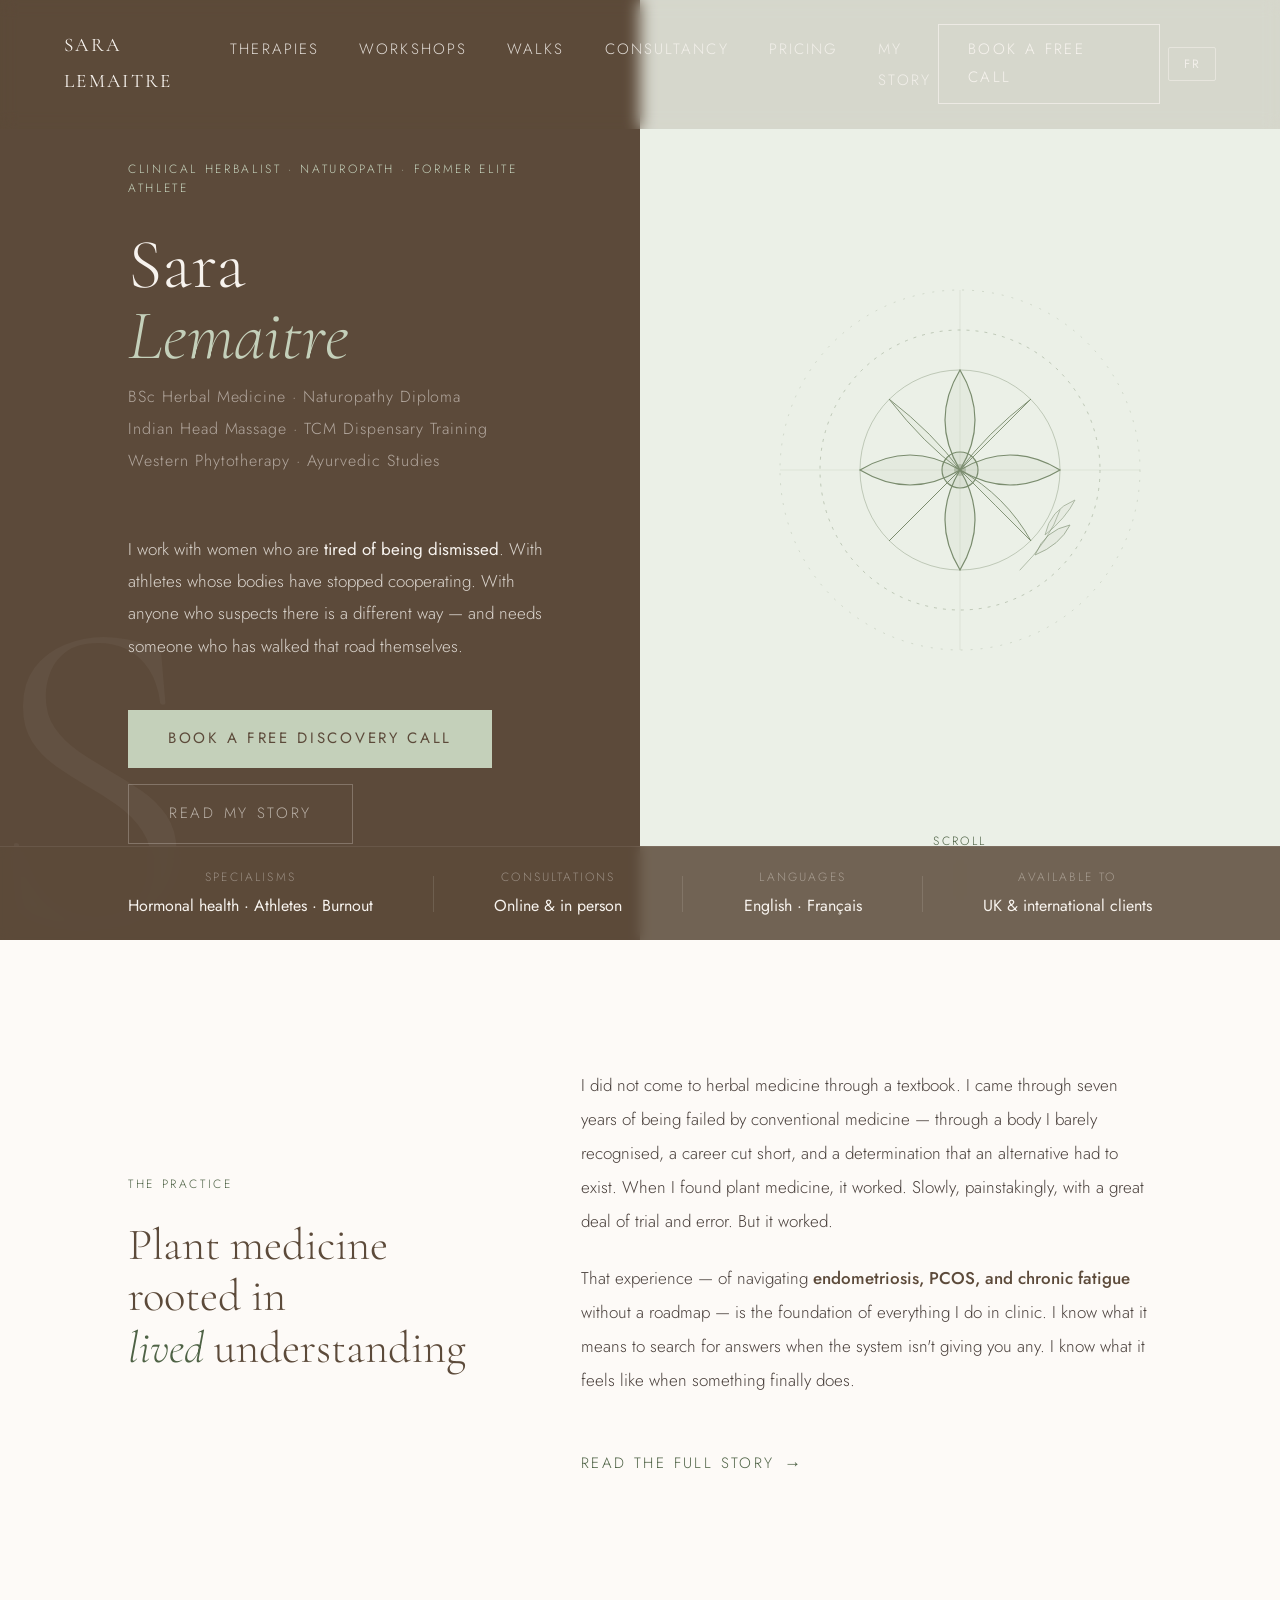
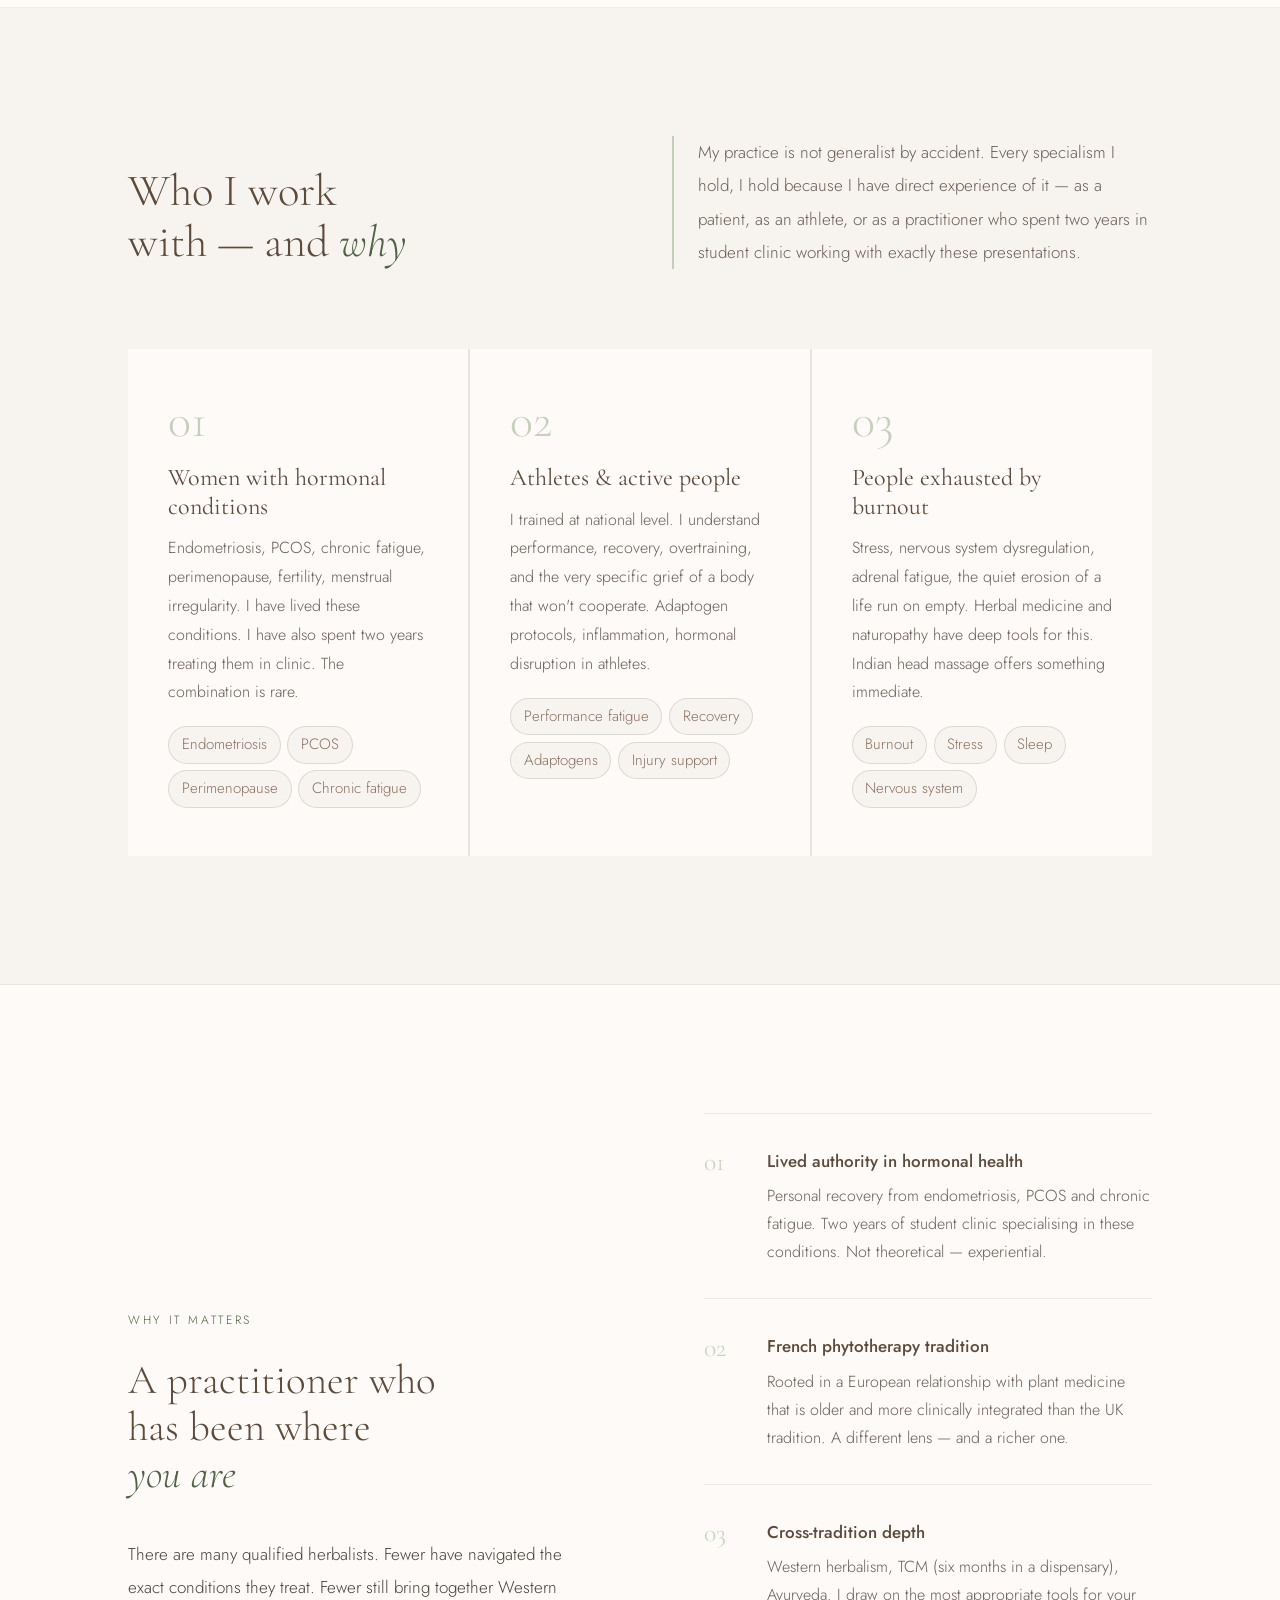
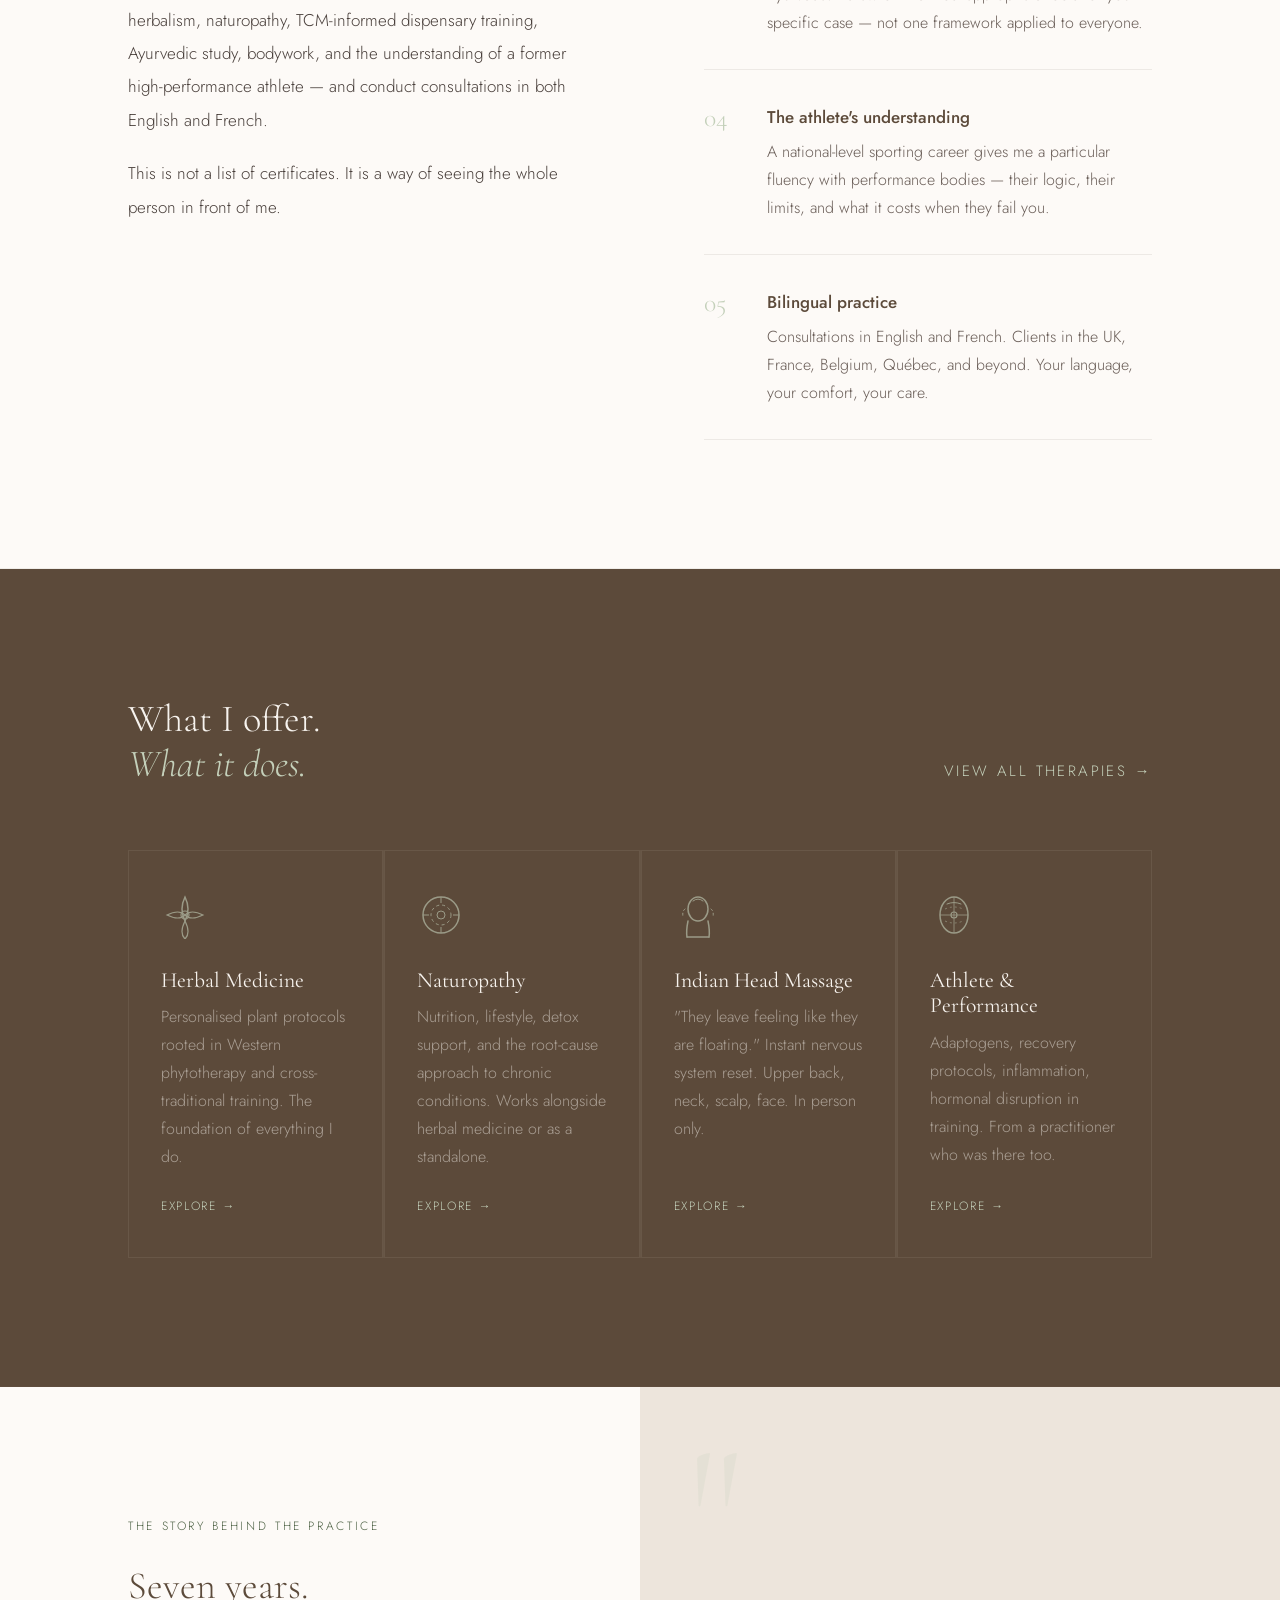
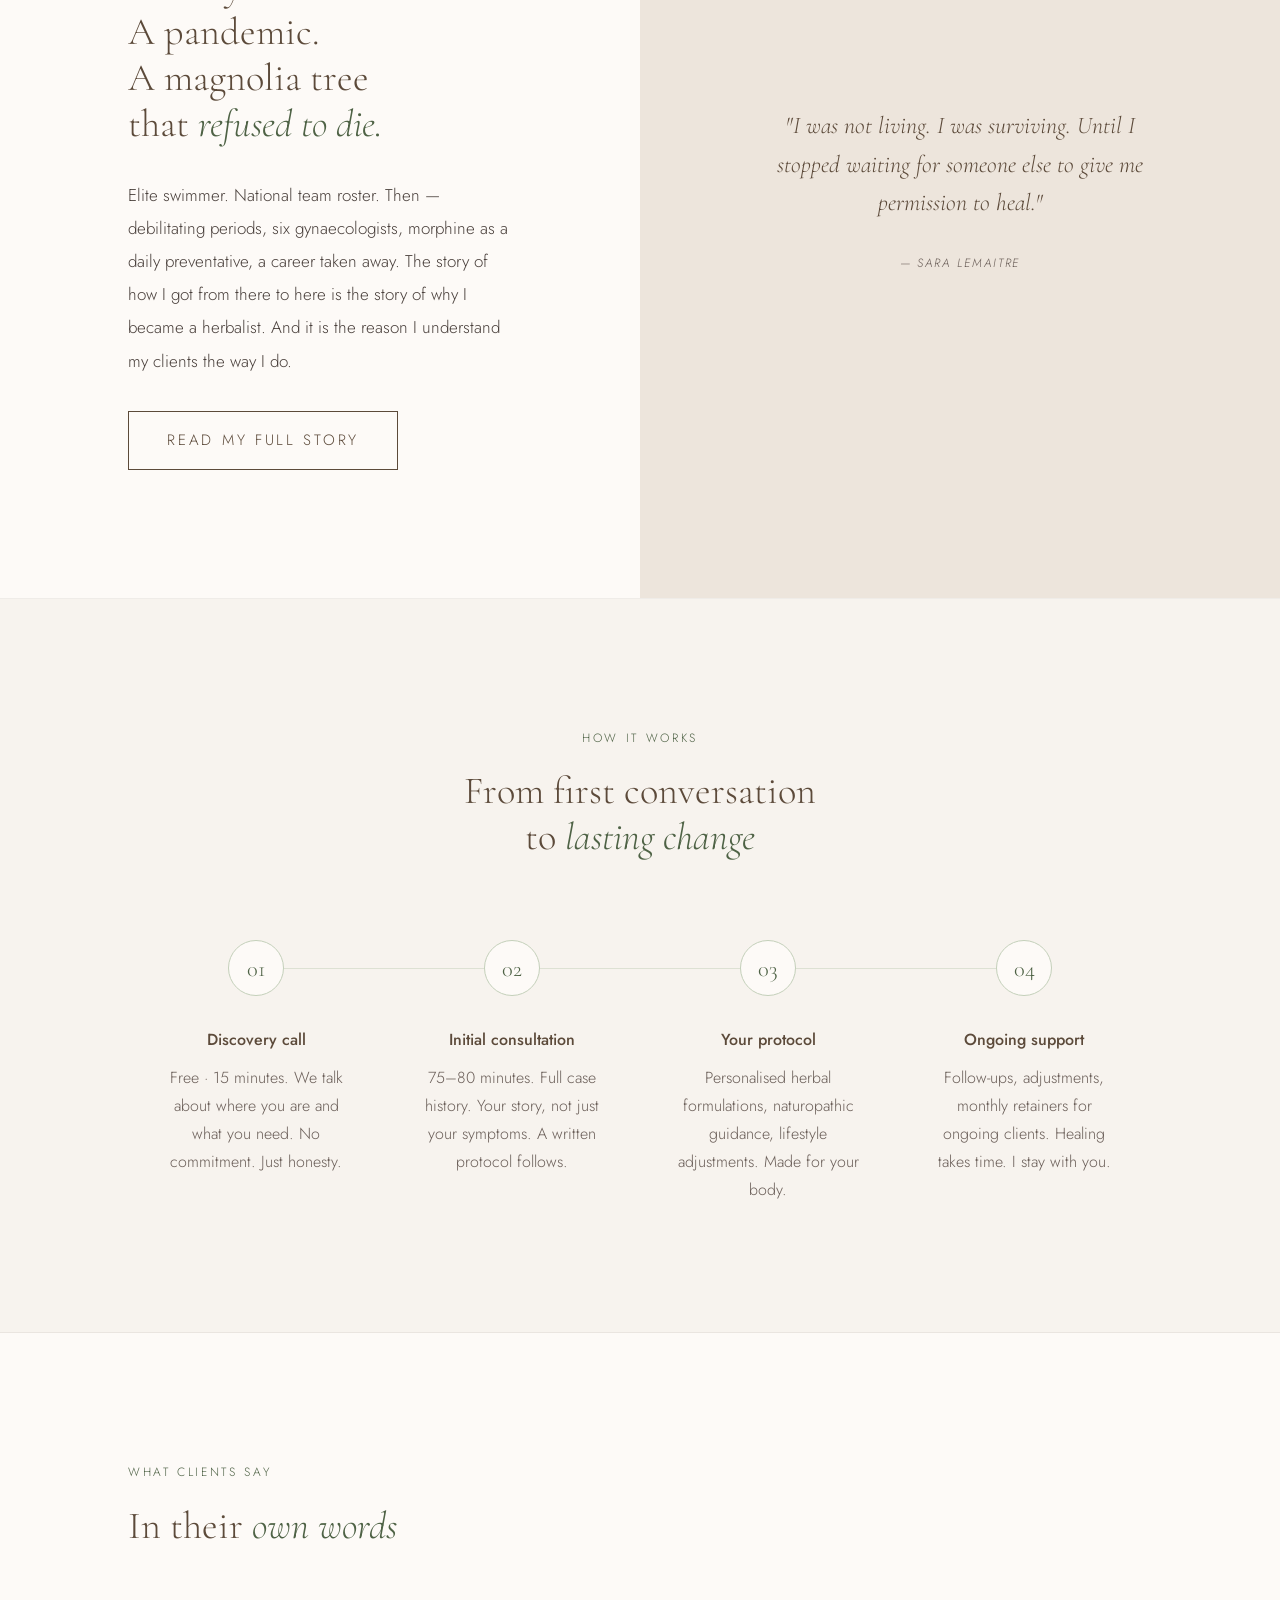
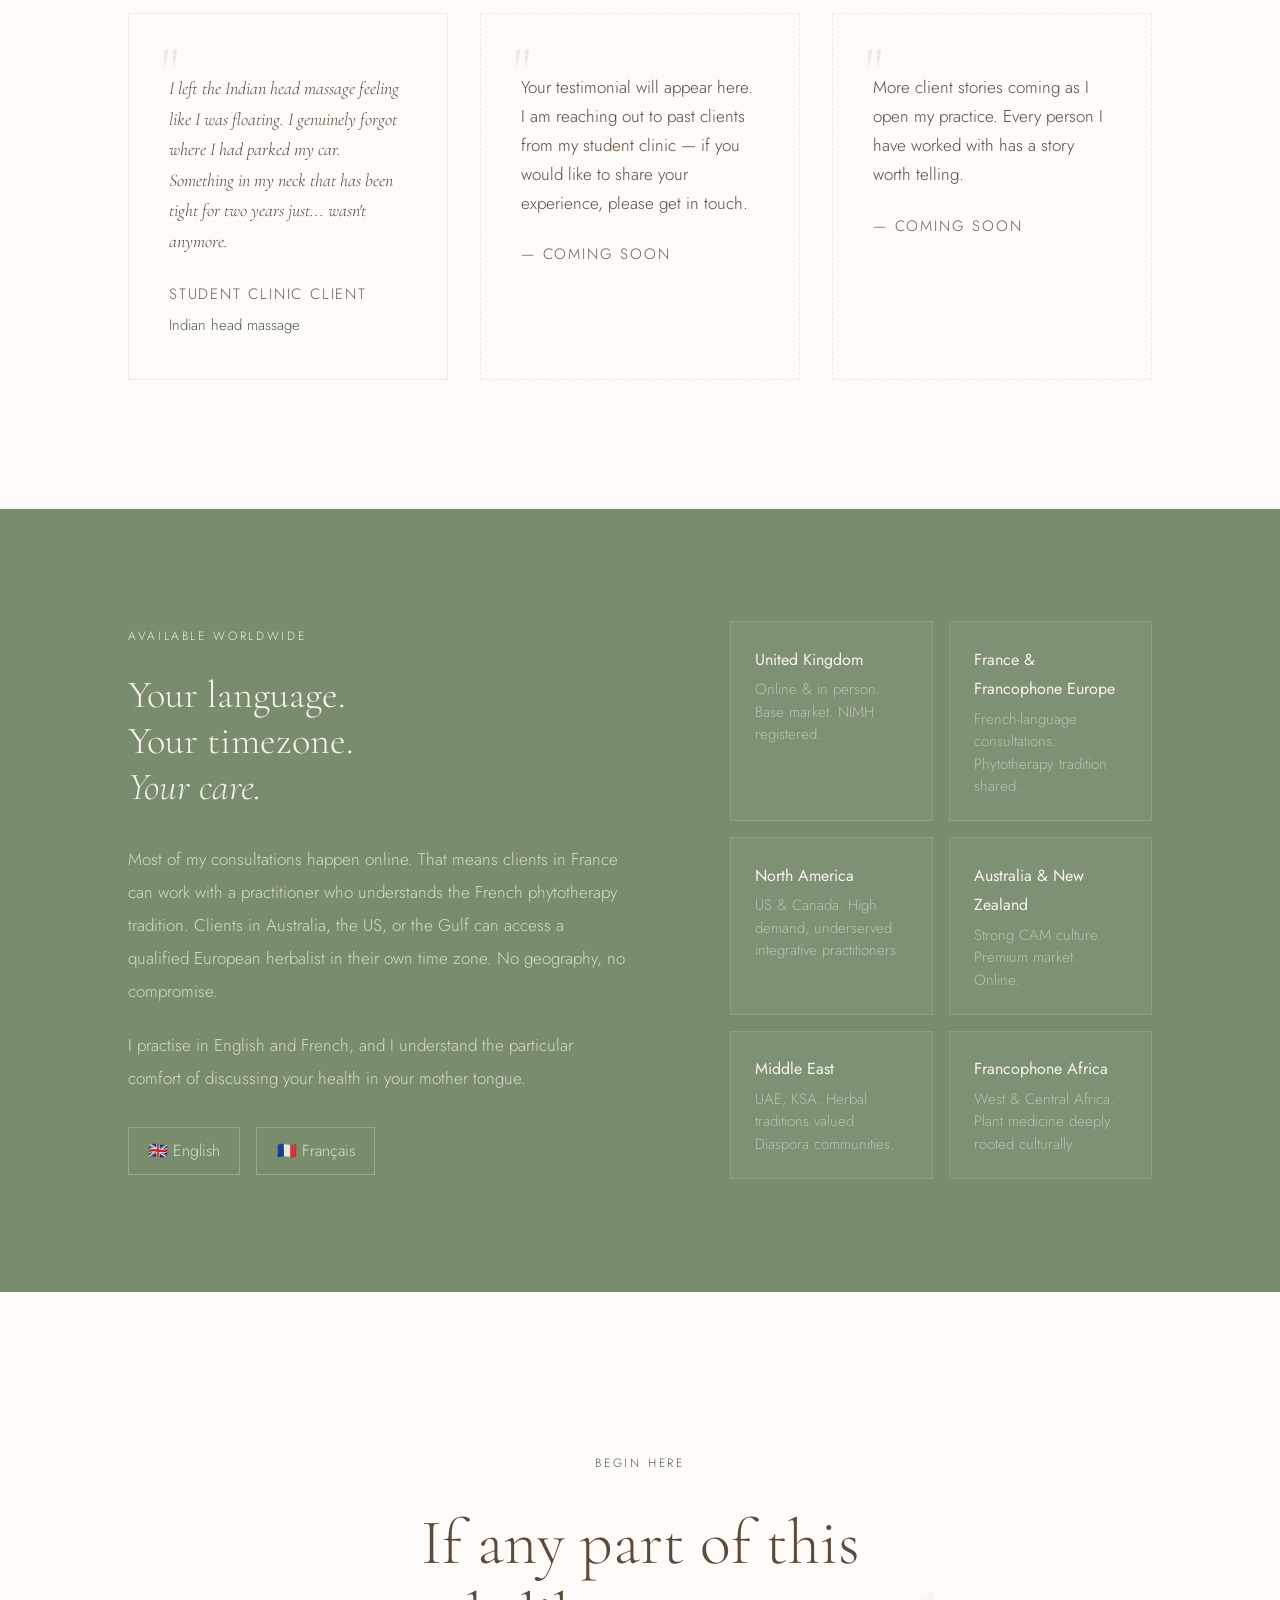
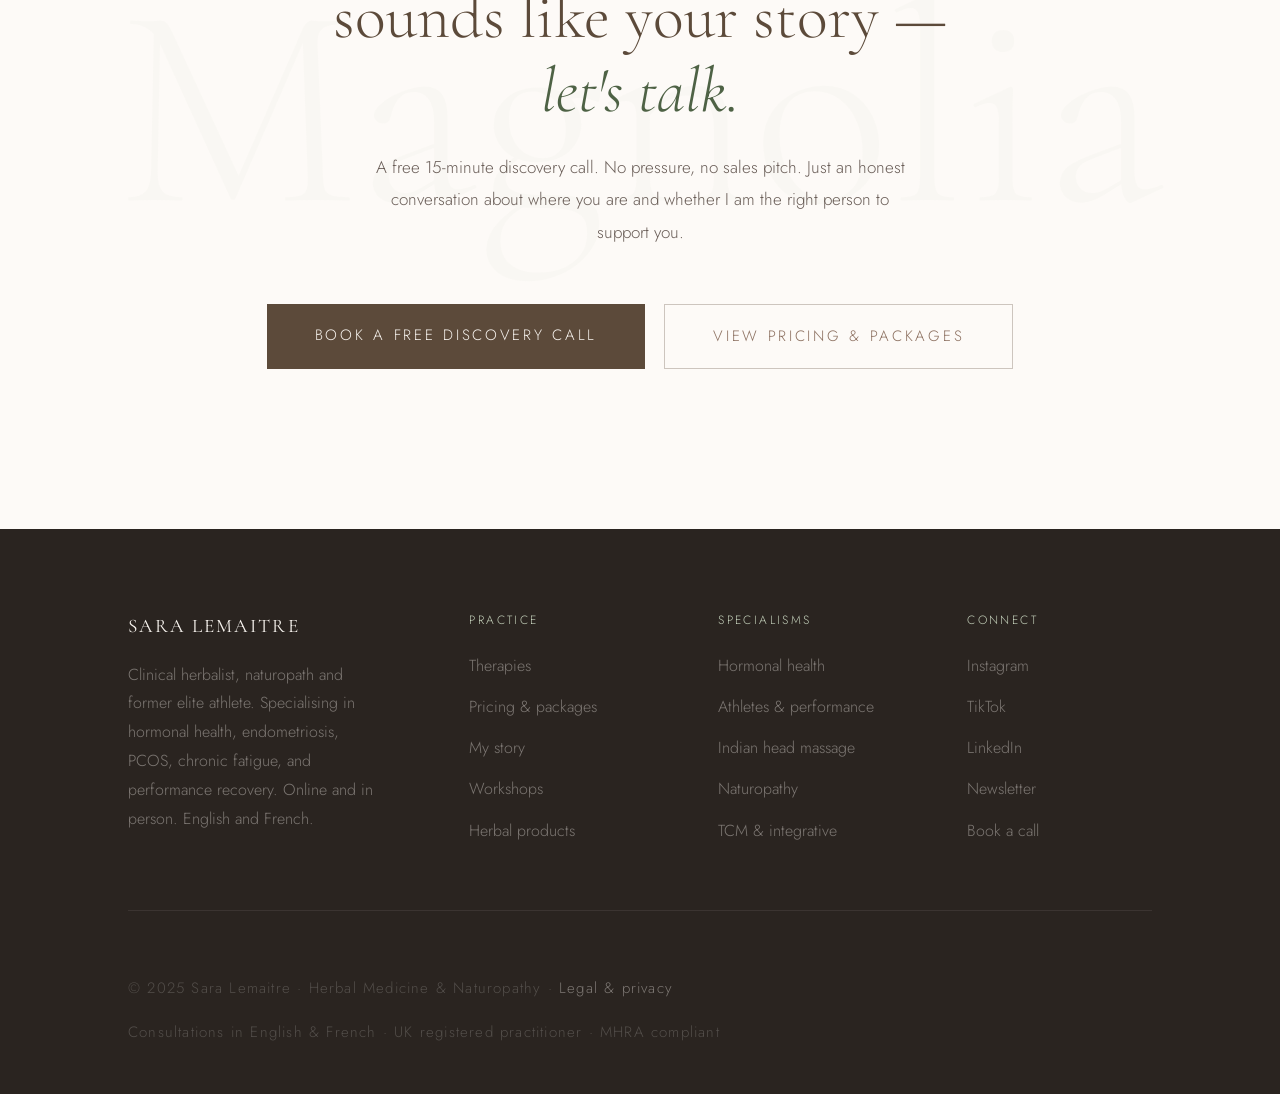
==== commit 07f37cee: "Update index.html" ====
--- a/index.html
+++ b/index.html
@@ -168,36 +168,44 @@
     position: fixed; top: 0; left: 0; right: 0; z-index: 100;
     padding: 1.5rem 4rem;
     display: flex; justify-content: space-between; align-items: center;
-    background: rgba(253,250,247,0); /* starts transparent over hero */
-    backdrop-filter: blur(0px);
+    background: rgba(92,74,58,0.15); /* subtle dark tint so text reads on both sides */
+    backdrop-filter: blur(8px);
     border-bottom: 1px solid transparent;
     transition: background .4s, backdrop-filter .4s, border-color .4s;
   }
   nav.scrolled {
-    background: rgba(253,250,247,0.93);
-    backdrop-filter: blur(10px);
+    background: rgba(253,250,247,0.96);
+    backdrop-filter: blur(12px);
     border-bottom-color: rgba(122,108,100,0.1);
   }
   .nav-logo {
     font-family: 'Cormorant Garamond', serif;
     font-size: 1.2rem; font-weight: 400;
     letter-spacing: .12em; text-transform: uppercase;
-    color: var(--bark); text-decoration: none;
-  }
+    color: var(--cream); text-decoration: none;
+    transition: color .4s;
+  }
+  nav.scrolled .nav-logo { color: var(--bark); }
   .nav-links { display: flex; gap: 2.5rem; list-style: none; }
   .nav-links a {
     font-size: .9375rem; letter-spacing: .14em; text-transform: uppercase;
-    color: var(--muted); text-decoration: none; transition: color .2s;
-  }
-  .nav-links a:hover { color: var(--bark); }
+    color: rgba(247,243,238,.85); text-decoration: none; transition: color .2s;
+  }
+  nav.scrolled .nav-links a { color: var(--muted); }
+  .nav-links a:hover, nav.scrolled .nav-links a:hover { color: var(--bark); }
   .nav-book {
     font-size: .9375rem; letter-spacing: .16em; text-transform: uppercase;
     padding: .7rem 1.8rem;
-    border: 1px solid var(--bark);
-    color: var(--bark); text-decoration: none;
-    transition: all .22s;
-  }
-  .nav-book:hover { background: var(--bark); color: var(--warm-white); }
+    border: 1px solid rgba(247,243,238,.7);
+    color: var(--cream); text-decoration: none;
+    transition: all .3s;
+  }
+  nav.scrolled .nav-book {
+    border-color: var(--bark);
+    color: var(--bark);
+  }
+  .nav-book:hover { background: var(--cream); color: var(--bark); border-color: var(--cream); }
+  nav.scrolled .nav-book:hover { background: var(--bark); color: var(--cream); border-color: var(--bark); }
 
   /* ── HERO ── */
   .hero {
@@ -222,9 +230,10 @@
     pointer-events: none;
   }
   .hero-eyebrow {
-    font-size: .75rem; letter-spacing: .24em; text-transform: uppercase;
+    font-size: .75rem; letter-spacing: .22em; text-transform: uppercase;
     color: var(--sage-light); margin-bottom: 2rem;
     opacity: 0; animation: fadeUp .8s .1s forwards;
+    line-height: 1.6;
   }
   .hero-name {
     font-family: 'Cormorant Garamond', serif;
@@ -235,13 +244,13 @@
   }
   .hero-name em { font-style: italic; color: var(--sage-light); }
   .hero-credentials {
-    font-size: .9375rem; letter-spacing: .1em;
-    color: rgba(247,243,238,.45); margin-bottom: 3.5rem;
+    font-size: 1rem; letter-spacing: .06em;
+    color: rgba(247,243,238,.55); margin-bottom: 3.5rem;
     opacity: 0; animation: fadeUp .8s .4s forwards;
     line-height: 2;
   }
   .hero-desc {
-    font-size: 1.0625rem; color: rgba(247,243,238,.7);
+    font-size: 1.0625rem; color: rgba(247,243,238,.82);
     line-height: 1.9; max-width: 440px; margin-bottom: 3rem;
     opacity: 0; animation: fadeUp .8s .5s forwards;
   }
@@ -937,16 +946,28 @@
   }
 
 
-  /* Language toggle */
+
   .lang-toggle {
     font-size: .75rem; letter-spacing: .16em; text-transform: uppercase;
-    padding: .45rem .9rem; border: 1px solid rgba(92,74,58,.35);
-    background: none; color: var(--muted); cursor: pointer;
+    padding: .45rem .9rem; border: 1px solid rgba(247,243,238,.5);
+    background: none; color: rgba(247,243,238,.85); cursor: pointer;
     font-family: 'Jost', sans-serif; border-radius: 2px;
-    transition: all .2s; margin-left: .5rem;
-  }
-  .lang-toggle:hover { border-color: var(--bark); color: var(--bark); }
-  [data-lang="fr"] .lang-toggle { border-color: var(--bark); color: var(--bark); }
+    transition: all .3s; margin-left: .5rem;
+  }
+  nav.scrolled .lang-toggle { border-color: rgba(92,74,58,.35); color: var(--muted); }
+  .lang-toggle:hover, nav.scrolled .lang-toggle:hover { border-color: var(--bark); color: var(--bark); }
+
+
+  /* Pages with light-coloured heroes — nav starts dark */
+  body[data-nav="light"] nav {
+    background: rgba(253,250,247,0.85);
+    backdrop-filter: blur(8px);
+  }
+  body[data-nav="light"] .nav-logo { color: var(--bark); }
+  body[data-nav="light"] .nav-links a { color: var(--muted); }
+  body[data-nav="light"] .nav-links a:hover { color: var(--bark); }
+  body[data-nav="light"] .nav-book { border-color: var(--bark); color: var(--bark); }
+  body[data-nav="light"] .lang-toggle { border-color: rgba(92,74,58,.35); color: var(--muted); }
 
 </style>
 </head>
